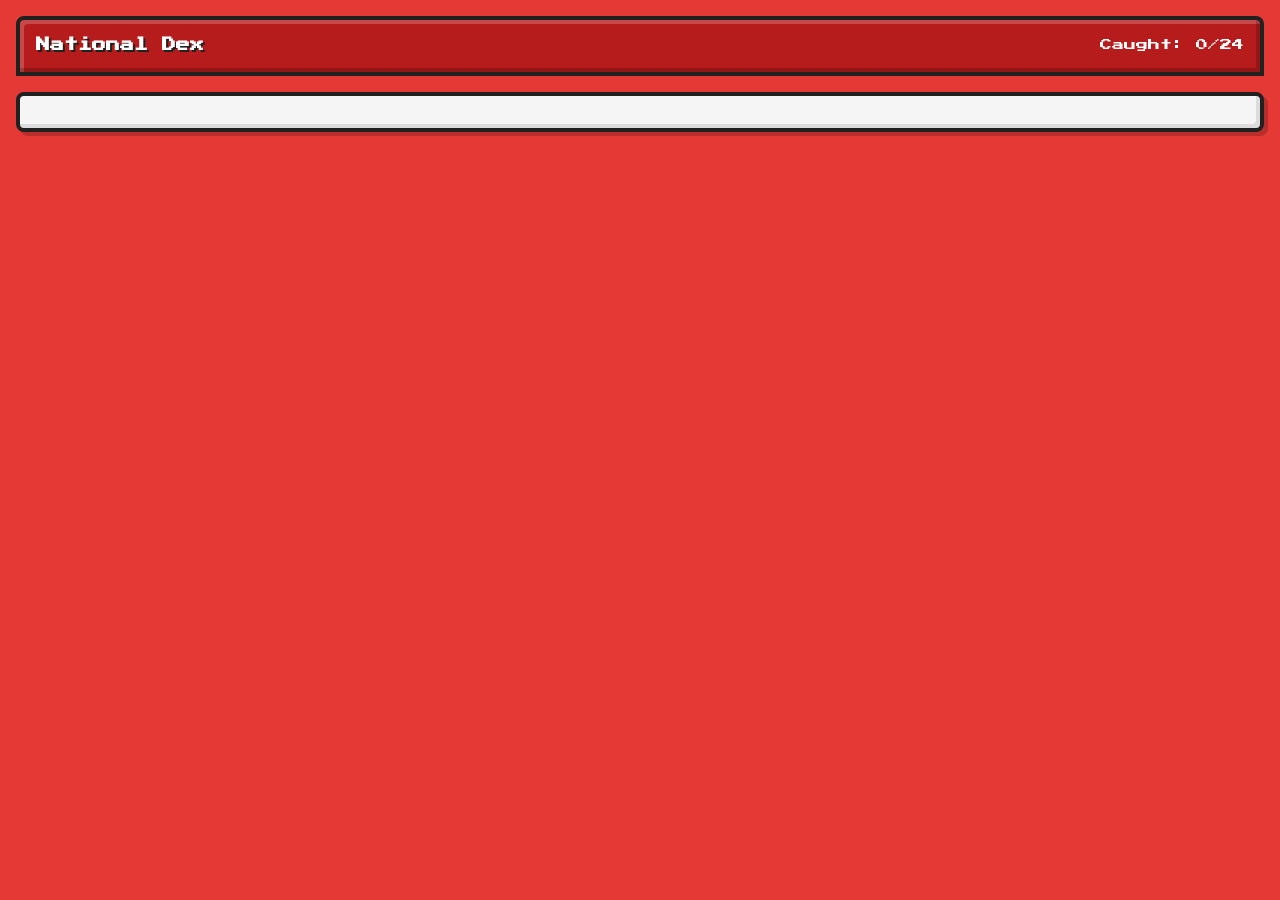
==== web/index.html @ 263712da "Implement Bird Pokédex features - Create Python script to parse eBird CSV data and output JSON. - Cr" ====
<!DOCTYPE html>
<html lang="en">
<head>
    <meta charset="UTF-8">
    <meta name="viewport" content="width=device-width, initial-scale=1.0, maximum-scale=1.0, user-scalable=no">
    <title>Bird Pokédex</title>

    <!-- PWA meta tags -->
    <meta name="apple-mobile-web-app-capable" content="yes">
    <meta name="apple-mobile-web-app-status-bar-style" content="black-translucent">
    <link rel="manifest" href="manifest.json">
    <link rel="apple-touch-icon" href="/assets/icons/icon_northern_cardinal.png">

    <!-- Fonts -->
    <link rel="preconnect" href="https://fonts.googleapis.com">
    <link rel="preconnect" href="https://fonts.gstatic.com" crossorigin>
    <link href="https://fonts.googleapis.com/css2?family=Press+Start+2P&display=swap" rel="stylesheet">

    <!-- CSS -->
    <link rel="stylesheet" href="style.css">
</head>
<body>
    <header class="dex-header">
        <h1>National Dex</h1>
        <div class="counter">Caught: <span id="caught-counter">0</span>/24</div>
    </header>

    <main id="pokedex-grid" class="grid-container">
        <!-- Bird cards will be injected here by app.js -->
    </main>

    <!-- JS -->
    <script src="app.js"></script>
    <script>
        if ('serviceWorker' in navigator) {
            window.addEventListener('load', () => {
                navigator.serviceWorker.register('sw.js').then(registration => {
                    console.log('ServiceWorker registration successful with scope: ', registration.scope);
                }, err => {
                    console.log('ServiceWorker registration failed: ', err);
                });
            });
        }
    </script>
</body>
</html>
---- web/style.css ----
:root {
    --dex-red: #e53935;
    --dex-red-dark: #b71c1c;
    --dex-screen-bg: #f5f5f5;
    --dex-border: #212121;
    --dex-text: #212121;
}

* {
    box-sizing: border-box;
    margin: 0;
    padding: 0;
}

body {
    font-family: 'Press Start 2P', cursive;
    background-color: var(--dex-red);
    color: var(--dex-text);
    padding: 16px;
    font-size: 10px;
    line-height: 1.4;
}

.dex-header {
    background-color: var(--dex-red-dark);
    color: white;
    padding: 16px;
    border: 4px solid var(--dex-border);
    border-radius: 8px 8px 0 0;
    margin-bottom: 16px;
    display: flex;
    justify-content: space-between;
    align-items: center;
    box-shadow: inset -4px -4px 0px rgba(0,0,0,0.2), inset 4px 4px 0px rgba(255,255,255,0.2);
}

.dex-header h1 {
    font-size: 14px;
    text-shadow: 2px 2px 0px var(--dex-border);
}

.counter {
    font-size: 12px;
}

.grid-container {
    display: grid;
    grid-template-columns: repeat(auto-fit, minmax(140px, 1fr));
    gap: 16px;
    padding: 16px;
    background-color: var(--dex-screen-bg);
    border: 4px solid var(--dex-border);
    border-radius: 8px;
    box-shadow: inset -4px -4px 0px rgba(0,0,0,0.1), 4px 4px 0px rgba(0,0,0,0.2);
}

.bird-card {
    background-color: #e0e0e0;
    border: 4px solid var(--dex-border);
    border-radius: 4px;
    display: flex;
    flex-direction: column;
    align-items: center;
    padding: 8px;
    box-shadow: inset -2px -2px 0px rgba(0,0,0,0.2), inset 2px 2px 0px rgba(255,255,255,0.8);
    aspect-ratio: 3 / 4;
    overflow: hidden;
}

.sprite-container {
    width: 100%;
    aspect-ratio: 1;
    background-color: #bdbdbd;
    border: 2px solid var(--dex-border);
    margin-bottom: 8px;
    display: flex;
    justify-content: center;
    align-items: center;
    box-shadow: inset -2px -2px 0px rgba(0,0,0,0.2);
}

.bird-icon {
    width: 64px;
    height: 64px;
    image-rendering: pixelated;
    object-fit: contain;
    mix-blend-mode: multiply;
}

.bird-info {
    width: 100%;
    display: flex;
    flex-direction: column;
    align-items: flex-start;
    gap: 4px;
}

.bird-id {
    font-size: 8px;
    color: #616161;
}

.bird-name {
    font-size: 8px;
    font-weight: bold;
    text-align: left;
    height: 20px;
    overflow: hidden;
    display: -webkit-box;
    -webkit-line-clamp: 2;
    -webkit-box-orient: vertical;
}

.bird-date {
    font-size: 7px;
    color: #424242;
    margin-top: auto;
}

.silhouette {
    filter: brightness(0);
}
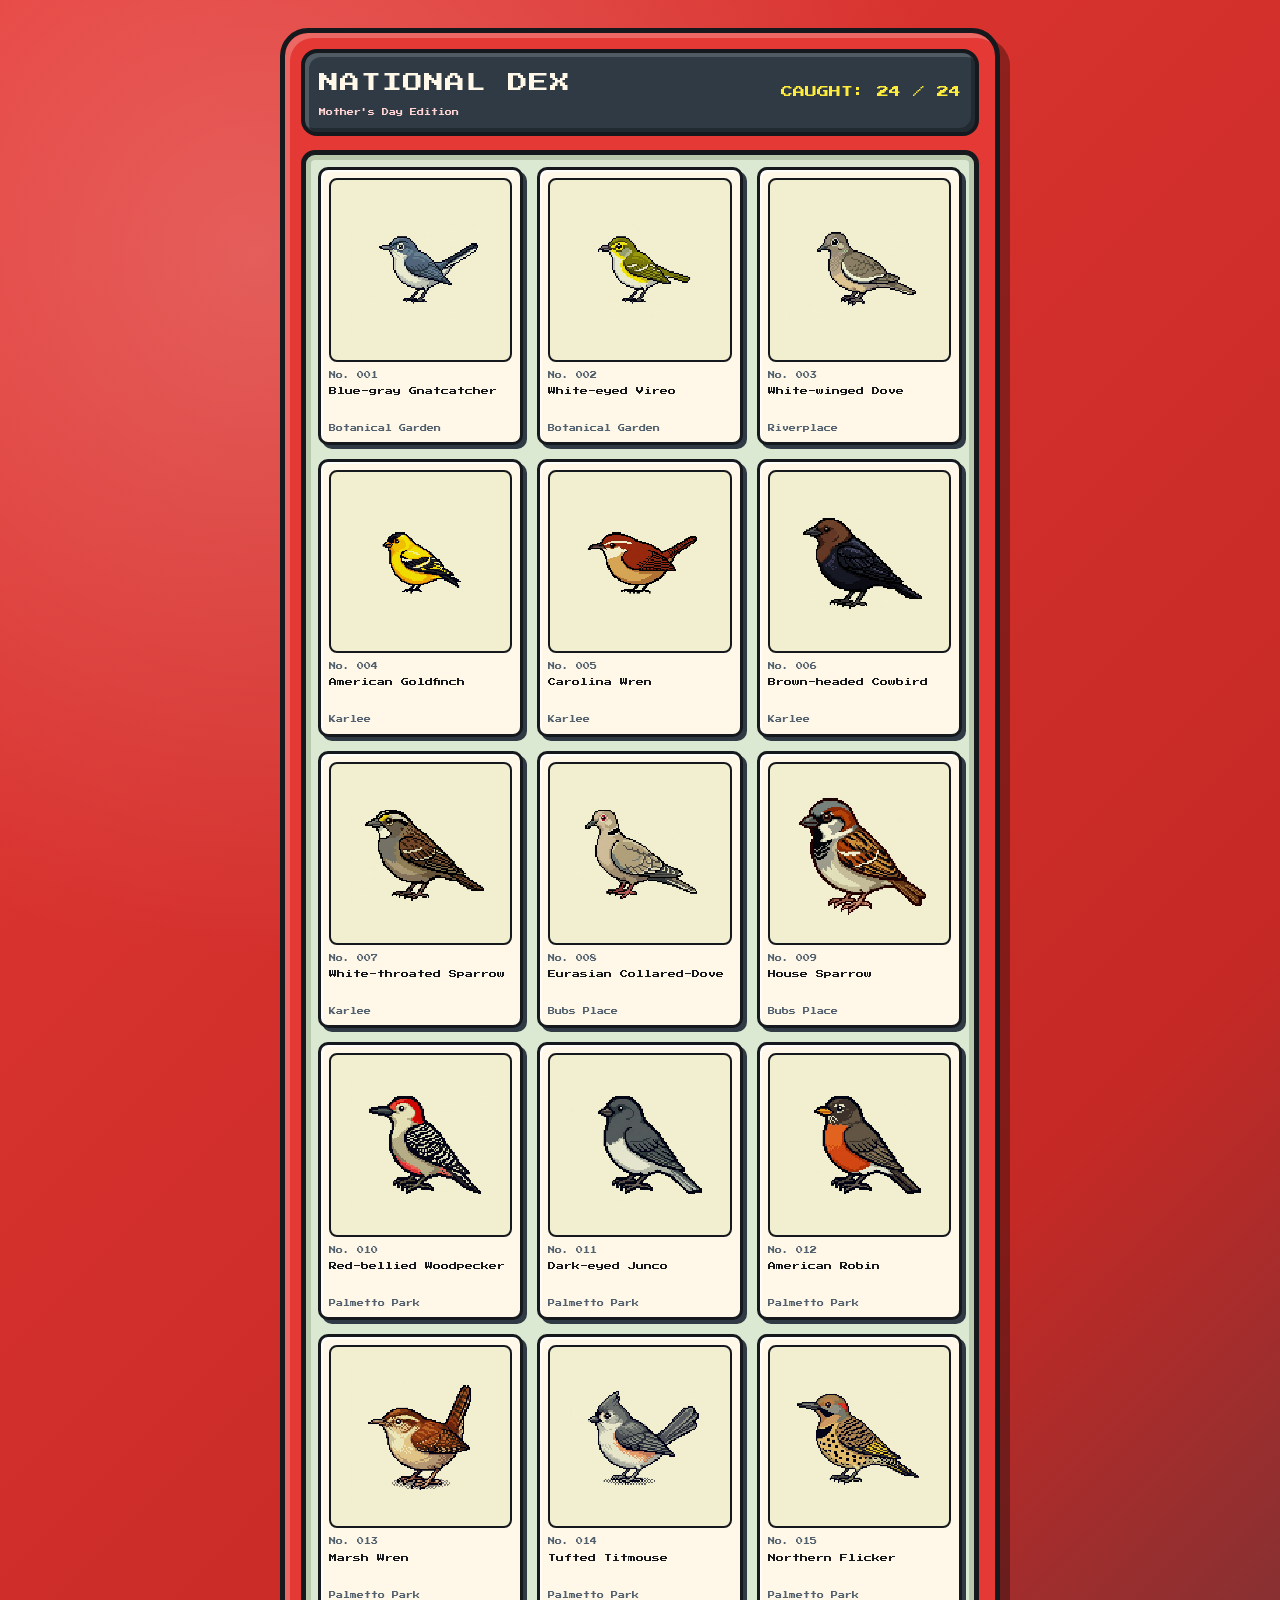
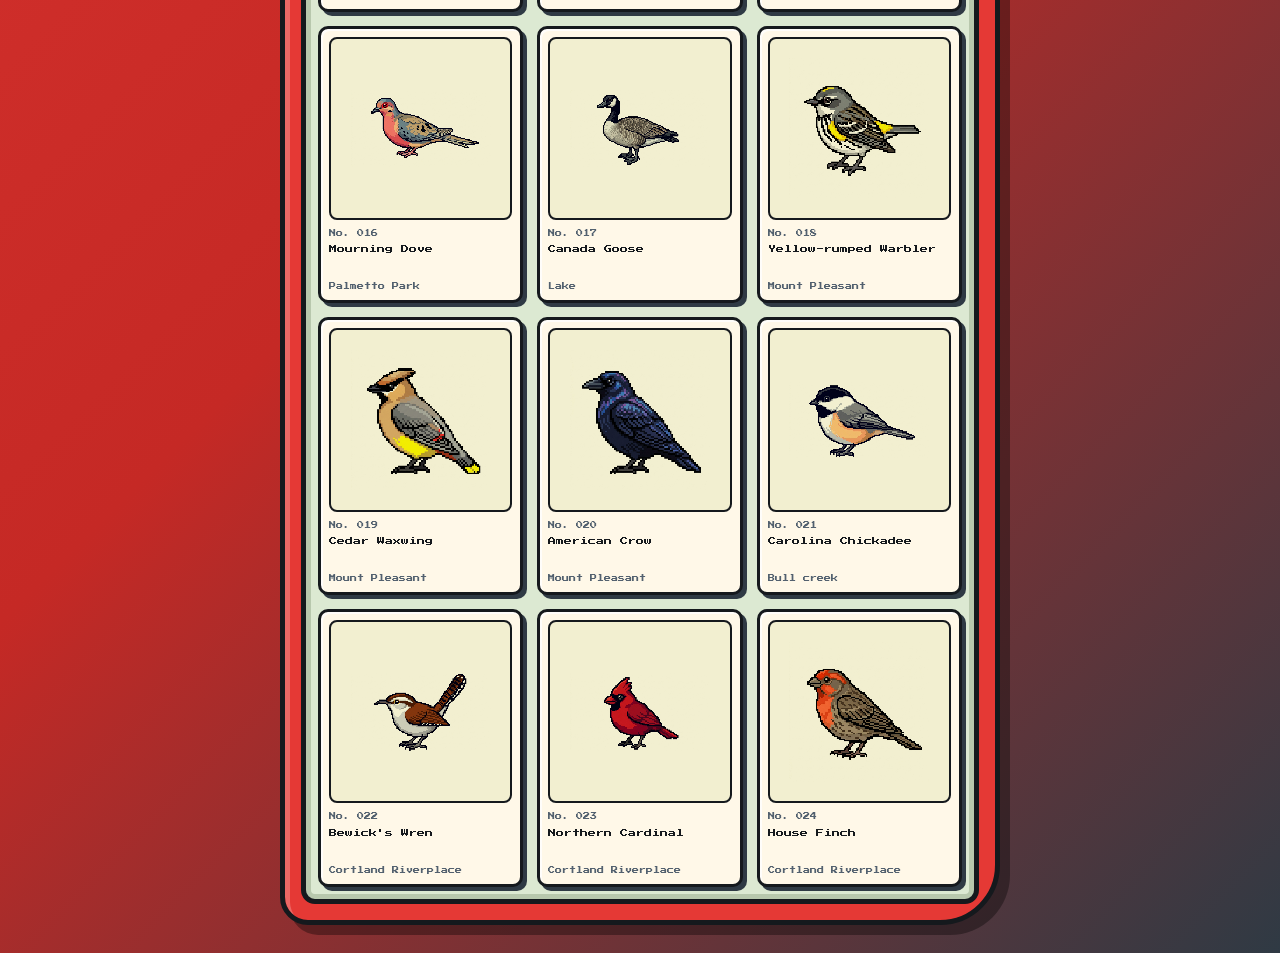
==== commit c516f6e1: "Make Bird Pokedex installable" ====
--- a/web/index.html
+++ b/web/index.html
@@ -2,45 +2,73 @@
 <html lang="en">
 <head>
     <meta charset="UTF-8">
-    <meta name="viewport" content="width=device-width, initial-scale=1.0, maximum-scale=1.0, user-scalable=no">
+    <meta name="viewport" content="width=device-width, initial-scale=1.0, viewport-fit=cover">
+    <meta name="theme-color" content="#e53935">
+    <meta name="apple-mobile-web-app-capable" content="yes">
+    <meta name="apple-mobile-web-app-title" content="Bird Pokédex">
+    <meta name="apple-mobile-web-app-status-bar-style" content="black-translucent">
+    <meta name="description" content="A Mother's Day Bird Pokédex of 24 real-life sightings.">
     <title>Bird Pokédex</title>
-
-    <!-- PWA meta tags -->
-    <meta name="apple-mobile-web-app-capable" content="yes">
-    <meta name="apple-mobile-web-app-status-bar-style" content="black-translucent">
     <link rel="manifest" href="manifest.json">
-    <link rel="apple-touch-icon" href="/assets/icons/icon_northern_cardinal.png">
-
-    <!-- Fonts -->
+    <link rel="apple-touch-icon" href="assets/icons/icon_northern_cardinal.png">
     <link rel="preconnect" href="https://fonts.googleapis.com">
     <link rel="preconnect" href="https://fonts.gstatic.com" crossorigin>
     <link href="https://fonts.googleapis.com/css2?family=Press+Start+2P&display=swap" rel="stylesheet">
-
-    <!-- CSS -->
     <link rel="stylesheet" href="style.css">
 </head>
 <body>
-    <header class="dex-header">
-        <h1>National Dex</h1>
-        <div class="counter">Caught: <span id="caught-counter">0</span>/24</div>
-    </header>
+    <div class="gba-shell">
+        <header class="dex-header">
+            <div>
+                <p class="eyebrow">NATIONAL DEX</p>
+                <p class="dedication">Mother's Day Edition</p>
+            </div>
+            <p class="counter">CAUGHT: <span id="caught-counter">0</span> / <span id="total-counter">24</span></p>
+        </header>
 
-    <main id="pokedex-grid" class="grid-container">
-        <!-- Bird cards will be injected here by app.js -->
-    </main>
+        <main class="screen" aria-label="Bird Pokédex">
+            <p id="loading-message" class="system-message">Loading sightings...</p>
+            <div id="pokedex-grid" class="pokedex-grid" aria-live="polite"></div>
+        </main>
+    </div>
 
-    <!-- JS -->
+    <div id="detail-modal" class="modal-overlay" hidden>
+        <section class="modal-console" role="dialog" aria-modal="true" aria-labelledby="modal-name">
+            <button id="modal-close" class="close-button" type="button">Close</button>
+            <div class="modal-screen">
+                <img id="modal-image" class="modal-image" src="" alt="">
+                <div class="modal-copy">
+                    <p id="modal-id" class="bird-number"></p>
+                    <h1 id="modal-name"></h1>
+                    <p id="modal-bio" class="bio"></p>
+                    <dl class="stats-list">
+                        <div>
+                            <dt>Scientific</dt>
+                            <dd id="modal-scientific"></dd>
+                        </div>
+                        <div>
+                            <dt>Date</dt>
+                            <dd id="modal-date"></dd>
+                        </div>
+                        <div>
+                            <dt>Location</dt>
+                            <dd id="modal-location"></dd>
+                        </div>
+                    </dl>
+                </div>
+            </div>
+        </section>
+    </div>
+
     <script src="app.js"></script>
     <script>
-        if ('serviceWorker' in navigator) {
-            window.addEventListener('load', () => {
-                navigator.serviceWorker.register('sw.js').then(registration => {
-                    console.log('ServiceWorker registration successful with scope: ', registration.scope);
-                }, err => {
-                    console.log('ServiceWorker registration failed: ', err);
+        if ("serviceWorker" in navigator) {
+            window.addEventListener("load", () => {
+                navigator.serviceWorker.register("sw.js").catch((error) => {
+                    console.error("Service worker registration failed:", error);
                 });
             });
         }
     </script>
 </body>
-</html>+</html>
--- a/web/style.css
+++ b/web/style.css
@@ -1,122 +1,283 @@
 :root {
     --dex-red: #e53935;
-    --dex-red-dark: #b71c1c;
-    --dex-screen-bg: #f5f5f5;
-    --dex-border: #212121;
-    --dex-text: #212121;
+    --dex-red-dark: #9f1f1d;
+    --slate: #2f3a44;
+    --slate-light: #53616f;
+    --off-white: #fff8e8;
+    --screen: #dce9d2;
+    --ink: #15191d;
+    --shadow: rgba(0, 0, 0, 0.35);
 }
 
 * {
     box-sizing: border-box;
-    margin: 0;
-    padding: 0;
+}
+
+html {
+    min-height: 100%;
+    background: var(--slate);
 }
 
 body {
-    font-family: 'Press Start 2P', cursive;
-    background-color: var(--dex-red);
-    color: var(--dex-text);
+    min-height: 100vh;
+    margin: 0;
+    padding: 18px;
+    color: var(--ink);
+    font-family: "Press Start 2P", system-ui, sans-serif;
+    background:
+        radial-gradient(circle at 20% 10%, rgba(255, 255, 255, 0.2), transparent 28%),
+        linear-gradient(135deg, var(--dex-red), #c52925 58%, var(--slate));
+    font-size: 10px;
+    line-height: 1.6;
+}
+
+button {
+    font: inherit;
+}
+
+img {
+    max-width: 100%;
+    mix-blend-mode: multiply;
+    image-rendering: pixelated;
+}
+
+.gba-shell {
+    width: min(720px, 100%);
+    margin: 0 auto;
     padding: 16px;
-    font-size: 10px;
-    line-height: 1.4;
+    border: 5px solid var(--ink);
+    border-radius: 28px 28px 60px 28px;
+    background: var(--dex-red);
+    box-shadow: 10px 10px 0 var(--shadow), inset 5px 5px 0 rgba(255, 255, 255, 0.24);
 }
 
 .dex-header {
-    background-color: var(--dex-red-dark);
-    color: white;
-    padding: 16px;
-    border: 4px solid var(--dex-border);
-    border-radius: 8px 8px 0 0;
-    margin-bottom: 16px;
     display: flex;
+    align-items: center;
     justify-content: space-between;
-    align-items: center;
-    box-shadow: inset -4px -4px 0px rgba(0,0,0,0.2), inset 4px 4px 0px rgba(255,255,255,0.2);
-}
-
-.dex-header h1 {
-    font-size: 14px;
-    text-shadow: 2px 2px 0px var(--dex-border);
+    gap: 12px;
+    padding: 14px;
+    margin-bottom: 14px;
+    color: var(--off-white);
+    border: 4px solid var(--ink);
+    border-radius: 16px;
+    background: var(--slate);
+    box-shadow: inset -4px -4px 0 rgba(0, 0, 0, 0.28), inset 4px 4px 0 rgba(255, 255, 255, 0.16);
+}
+
+.eyebrow,
+.counter,
+.dedication {
+    margin: 0;
+}
+
+.eyebrow {
+    font-size: clamp(12px, 4vw, 20px);
+    letter-spacing: 1px;
 }
 
 .counter {
-    font-size: 12px;
-}
-
-.grid-container {
-    display: grid;
-    grid-template-columns: repeat(auto-fit, minmax(140px, 1fr));
-    gap: 16px;
-    padding: 16px;
-    background-color: var(--dex-screen-bg);
-    border: 4px solid var(--dex-border);
+    color: #ffeb3b;
+    font-size: clamp(8px, 2.6vw, 12px);
+    white-space: nowrap;
+}
+
+.dedication {
+    margin-top: 8px;
+    color: #ffd4d2;
+    font-size: 7px;
+}
+
+.screen {
+    padding: 12px;
+    border: 5px solid var(--ink);
+    border-radius: 14px;
+    background: var(--screen);
+    box-shadow: inset 0 0 0 5px #b8c8ad;
+}
+
+.pokedex-grid {
+    display: grid;
+    grid-template-columns: repeat(3, minmax(0, 1fr));
+    gap: 10px;
+}
+
+.system-message {
+    margin: 0;
+    padding: 18px;
+    border: 3px solid var(--ink);
+    border-radius: 10px;
+    background: var(--off-white);
+    text-align: center;
+}
+
+.system-message[hidden] {
+    display: none;
+}
+
+.bird-card {
+    min-width: 0;
+    padding: 8px;
+    border: 3px solid var(--ink);
+    border-radius: 10px;
+    color: var(--ink);
+    background: var(--off-white);
+    box-shadow: 4px 4px 0 var(--slate), inset 2px 2px 0 rgba(255, 255, 255, 0.8);
+    cursor: pointer;
+    text-align: left;
+    transition: transform 120ms ease, box-shadow 120ms ease;
+}
+
+.bird-card:hover,
+.bird-card:focus-visible {
+    transform: translate(-1px, -1px);
+    box-shadow: 5px 5px 0 var(--slate), inset 2px 2px 0 rgba(255, 255, 255, 0.8);
+    outline: none;
+}
+
+.bird-card:active {
+    transform: translate(2px, 2px);
+    box-shadow: 2px 2px 0 var(--slate);
+}
+
+.sprite-frame {
+    display: grid;
+    place-items: center;
+    aspect-ratio: 1;
+    margin-bottom: 8px;
+    border: 2px solid var(--ink);
     border-radius: 8px;
-    box-shadow: inset -4px -4px 0px rgba(0,0,0,0.1), 4px 4px 0px rgba(0,0,0,0.2);
-}
-
-.bird-card {
-    background-color: #e0e0e0;
-    border: 4px solid var(--dex-border);
-    border-radius: 4px;
-    display: flex;
-    flex-direction: column;
-    align-items: center;
-    padding: 8px;
-    box-shadow: inset -2px -2px 0px rgba(0,0,0,0.2), inset 2px 2px 0px rgba(255,255,255,0.8);
-    aspect-ratio: 3 / 4;
-    overflow: hidden;
-}
-
-.sprite-container {
-    width: 100%;
-    aspect-ratio: 1;
-    background-color: #bdbdbd;
-    border: 2px solid var(--dex-border);
-    margin-bottom: 8px;
-    display: flex;
-    justify-content: center;
-    align-items: center;
-    box-shadow: inset -2px -2px 0px rgba(0,0,0,0.2);
+    background: #f2efd0;
 }
 
 .bird-icon {
-    width: 64px;
-    height: 64px;
-    image-rendering: pixelated;
+    width: 78%;
+    height: 78%;
     object-fit: contain;
-    mix-blend-mode: multiply;
-}
-
-.bird-info {
-    width: 100%;
-    display: flex;
-    flex-direction: column;
-    align-items: flex-start;
-    gap: 4px;
-}
-
-.bird-id {
-    font-size: 8px;
-    color: #616161;
-}
-
-.bird-name {
-    font-size: 8px;
-    font-weight: bold;
-    text-align: left;
-    height: 20px;
-    overflow: hidden;
-    display: -webkit-box;
-    -webkit-line-clamp: 2;
-    -webkit-box-orient: vertical;
-}
-
-.bird-date {
-    font-size: 7px;
-    color: #424242;
-    margin-top: auto;
 }
 
 .silhouette {
     filter: brightness(0);
-}+}
+
+.bird-number,
+.bird-location {
+    margin: 0;
+    color: var(--slate-light);
+    font-size: 7px;
+}
+
+.bird-name {
+    min-height: 34px;
+    margin: 4px 0;
+    font-size: 8px;
+}
+
+.modal-overlay {
+    position: fixed;
+    inset: 0;
+    z-index: 10;
+    display: grid;
+    place-items: center;
+    padding: 16px;
+    background: rgba(21, 25, 29, 0.76);
+}
+
+.modal-overlay[hidden] {
+    display: none;
+}
+
+.modal-console {
+    width: min(620px, 100%);
+    padding: 14px;
+    border: 5px solid var(--ink);
+    border-radius: 22px;
+    background: var(--dex-red);
+    box-shadow: 9px 9px 0 var(--shadow), inset 4px 4px 0 rgba(255, 255, 255, 0.2);
+}
+
+.close-button {
+    display: block;
+    margin: 0 0 12px auto;
+    padding: 10px 12px;
+    border: 3px solid var(--ink);
+    border-radius: 8px;
+    color: var(--off-white);
+    background: var(--slate);
+    box-shadow: 3px 3px 0 var(--ink);
+    cursor: pointer;
+}
+
+.close-button:focus-visible {
+    outline: 3px solid #ffeb3b;
+    outline-offset: 3px;
+}
+
+.modal-screen {
+    display: grid;
+    gap: 14px;
+    padding: 14px;
+    border: 5px solid var(--ink);
+    border-radius: 14px;
+    background: var(--screen);
+    box-shadow: inset 0 0 0 5px #b8c8ad;
+}
+
+.modal-image {
+    width: 100%;
+    max-height: 280px;
+    object-fit: contain;
+    border: 3px solid var(--ink);
+    border-radius: 10px;
+    background: var(--off-white);
+}
+
+.modal-copy h1 {
+    margin: 4px 0 12px;
+    font-size: clamp(14px, 5vw, 22px);
+    line-height: 1.35;
+}
+
+.bio {
+    margin: 0 0 14px;
+    padding: 10px;
+    border: 3px solid var(--ink);
+    border-radius: 8px;
+    background: var(--off-white);
+}
+
+.stats-list {
+    display: grid;
+    gap: 8px;
+    margin: 0;
+}
+
+.stats-list div {
+    padding: 8px;
+    border: 2px solid var(--ink);
+    background: rgba(255, 248, 232, 0.72);
+}
+
+.stats-list dt {
+    margin-bottom: 4px;
+    color: var(--dex-red-dark);
+}
+
+.stats-list dd {
+    margin: 0;
+}
+
+@media (min-width: 620px) {
+    body {
+        padding: 28px;
+    }
+
+    .pokedex-grid {
+        gap: 14px;
+    }
+
+    .modal-screen {
+        grid-template-columns: 240px 1fr;
+        align-items: start;
+    }
+}
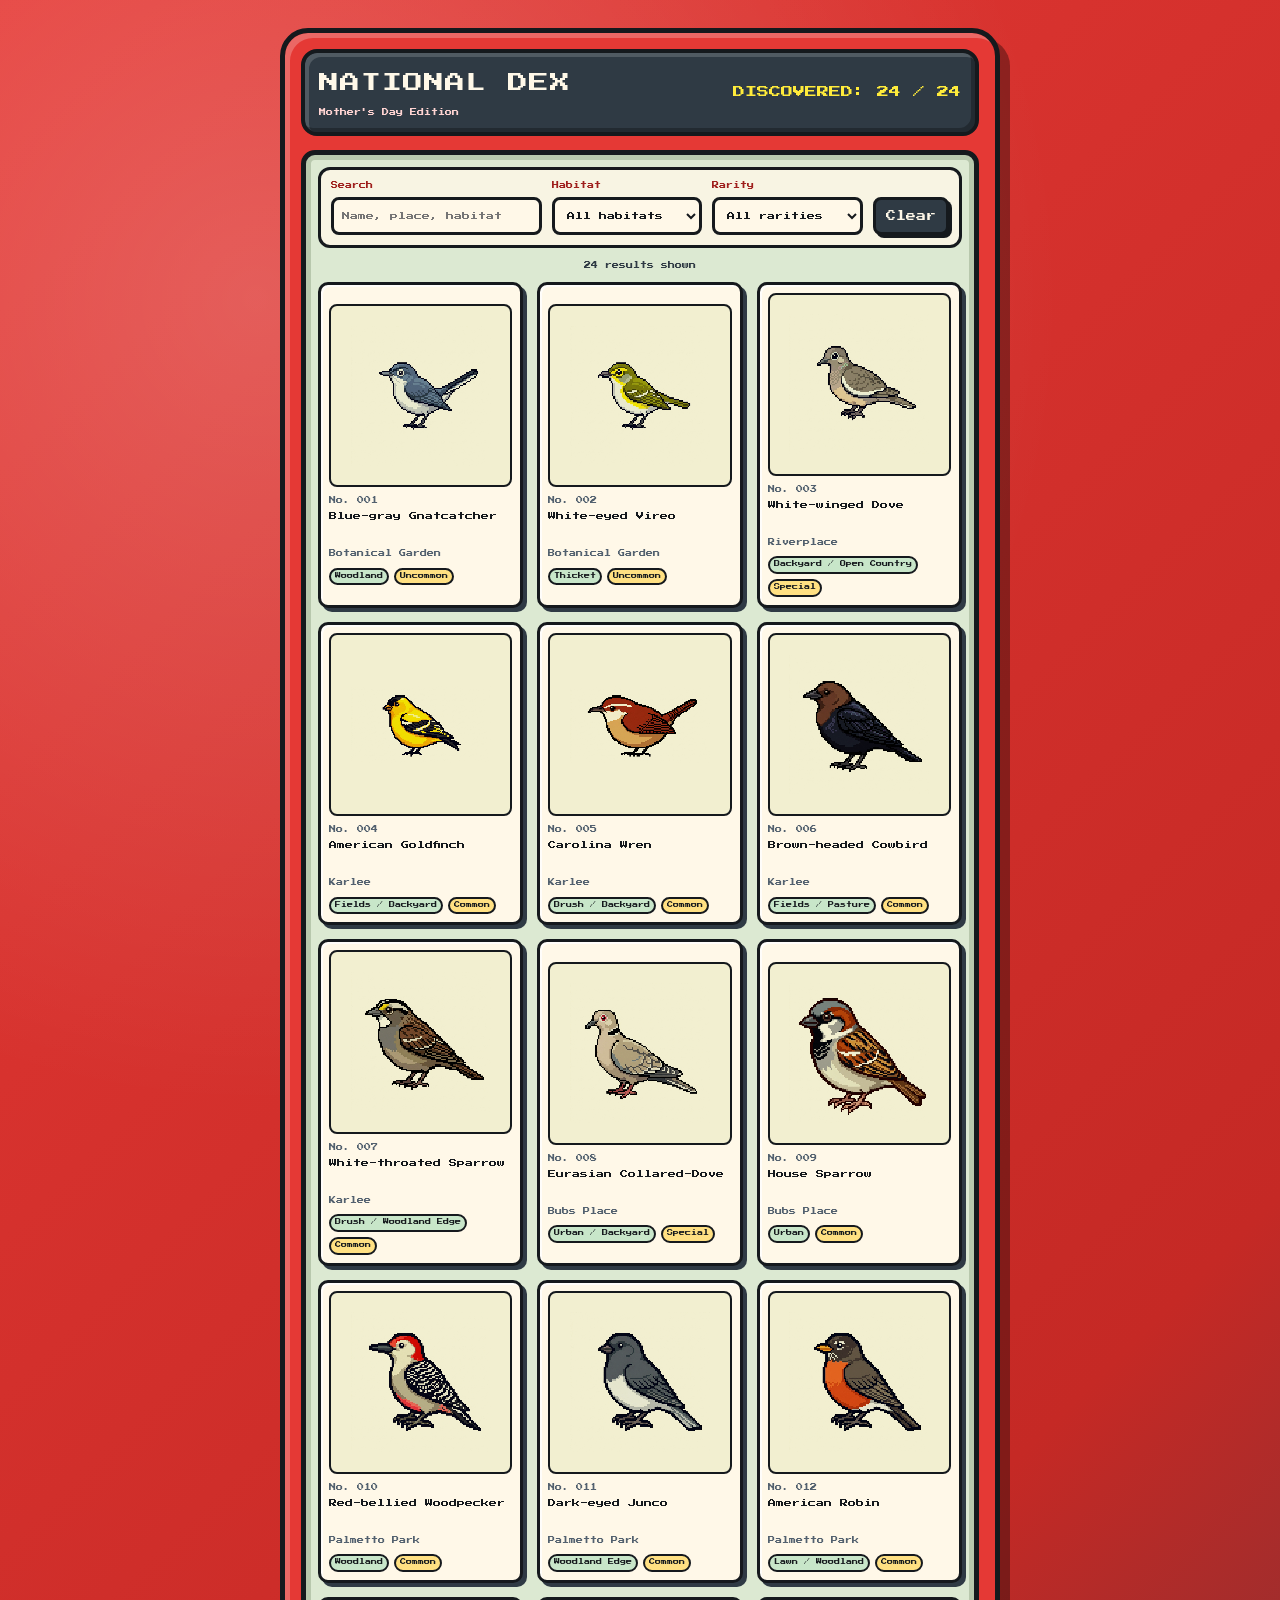
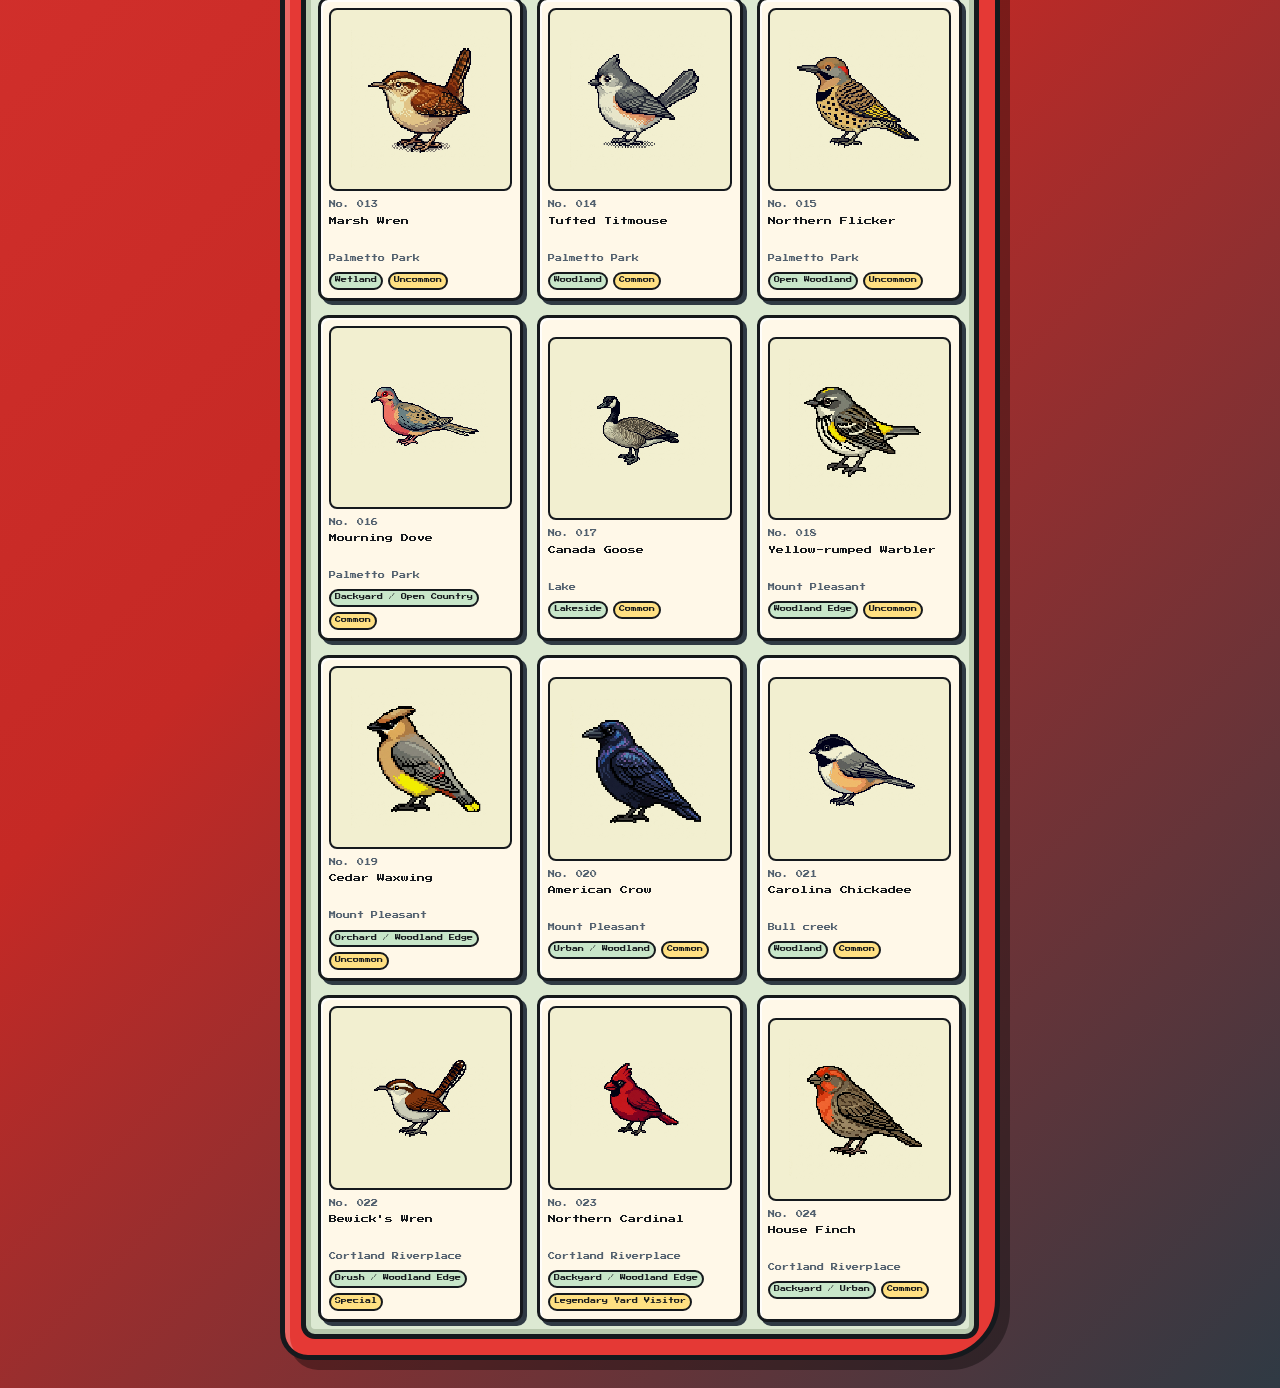
==== commit 772d0ee4: "Add Bird Pokedex filters" ====
--- a/web/index.html
+++ b/web/index.html
@@ -23,10 +23,30 @@
                 <p class="eyebrow">NATIONAL DEX</p>
                 <p class="dedication">Mother's Day Edition</p>
             </div>
-            <p class="counter">CAUGHT: <span id="caught-counter">0</span> / <span id="total-counter">24</span></p>
+            <p class="counter">DISCOVERED: <span id="caught-counter">0</span> / <span id="total-counter">24</span></p>
         </header>
 
         <main class="screen" aria-label="Bird Pokédex">
+            <form class="dex-controls" role="search">
+                <label class="control-field" for="search-input">
+                    <span>Search</span>
+                    <input id="search-input" type="search" autocomplete="off" placeholder="Name, place, habitat">
+                </label>
+                <label class="control-field" for="habitat-filter">
+                    <span>Habitat</span>
+                    <select id="habitat-filter">
+                        <option value="">All habitats</option>
+                    </select>
+                </label>
+                <label class="control-field" for="rarity-filter">
+                    <span>Rarity</span>
+                    <select id="rarity-filter">
+                        <option value="">All rarities</option>
+                    </select>
+                </label>
+                <button id="clear-filters" class="clear-button" type="button">Clear</button>
+            </form>
+            <p id="result-message" class="result-message" hidden></p>
             <p id="loading-message" class="system-message">Loading sightings...</p>
             <div id="pokedex-grid" class="pokedex-grid" aria-live="polite"></div>
         </main>
@@ -54,6 +74,14 @@
                             <dt>Location</dt>
                             <dd id="modal-location"></dd>
                         </div>
+                        <div>
+                            <dt>Habitat</dt>
+                            <dd id="modal-habitat"></dd>
+                        </div>
+                        <div>
+                            <dt>Rarity</dt>
+                            <dd id="modal-rarity"></dd>
+                        </div>
                     </dl>
                 </div>
             </div>
--- a/web/style.css
+++ b/web/style.css
@@ -32,6 +32,11 @@
 }
 
 button {
+    font: inherit;
+}
+
+input,
+select {
     font: inherit;
 }
 
@@ -96,10 +101,70 @@
     box-shadow: inset 0 0 0 5px #b8c8ad;
 }
 
+.dex-controls {
+    display: grid;
+    gap: 10px;
+    margin-bottom: 12px;
+    padding: 10px;
+    border: 3px solid var(--ink);
+    border-radius: 12px;
+    background: rgba(255, 248, 232, 0.8);
+}
+
+.control-field {
+    display: grid;
+    gap: 6px;
+}
+
+.control-field span {
+    color: var(--dex-red-dark);
+    font-size: 7px;
+}
+
+.control-field input,
+.control-field select {
+    width: 100%;
+    min-height: 38px;
+    padding: 8px;
+    border: 3px solid var(--ink);
+    border-radius: 8px;
+    color: var(--ink);
+    background: var(--off-white);
+    font-size: 8px;
+}
+
+.control-field input:focus,
+.control-field select:focus {
+    outline: 3px solid #ffeb3b;
+    outline-offset: 2px;
+}
+
+.clear-button {
+    min-height: 38px;
+    padding: 8px 10px;
+    border: 3px solid var(--ink);
+    border-radius: 8px;
+    color: var(--off-white);
+    background: var(--slate);
+    box-shadow: 3px 3px 0 var(--ink);
+    cursor: pointer;
+}
+
+.result-message {
+    margin: 0 0 10px;
+    color: var(--slate);
+    font-size: 7px;
+    text-align: center;
+}
+
 .pokedex-grid {
     display: grid;
     grid-template-columns: repeat(3, minmax(0, 1fr));
     gap: 10px;
+}
+
+.pokedex-grid .empty-message {
+    grid-column: 1 / -1;
 }
 
 .system-message {
@@ -171,6 +236,31 @@
     min-height: 34px;
     margin: 4px 0;
     font-size: 8px;
+}
+
+.badge-row {
+    display: flex;
+    flex-wrap: wrap;
+    gap: 5px;
+    margin-top: 8px;
+}
+
+.badge {
+    display: inline-block;
+    padding: 3px 4px;
+    border: 2px solid var(--ink);
+    border-radius: 999px;
+    color: var(--ink);
+    font-size: 6px;
+    line-height: 1.3;
+}
+
+.habitat-badge {
+    background: #c8e6c9;
+}
+
+.rarity-badge {
+    background: #ffe082;
 }
 
 .modal-overlay {
@@ -276,6 +366,11 @@
         gap: 14px;
     }
 
+    .dex-controls {
+        grid-template-columns: 1.4fr 1fr 1fr auto;
+        align-items: end;
+    }
+
     .modal-screen {
         grid-template-columns: 240px 1fr;
         align-items: start;
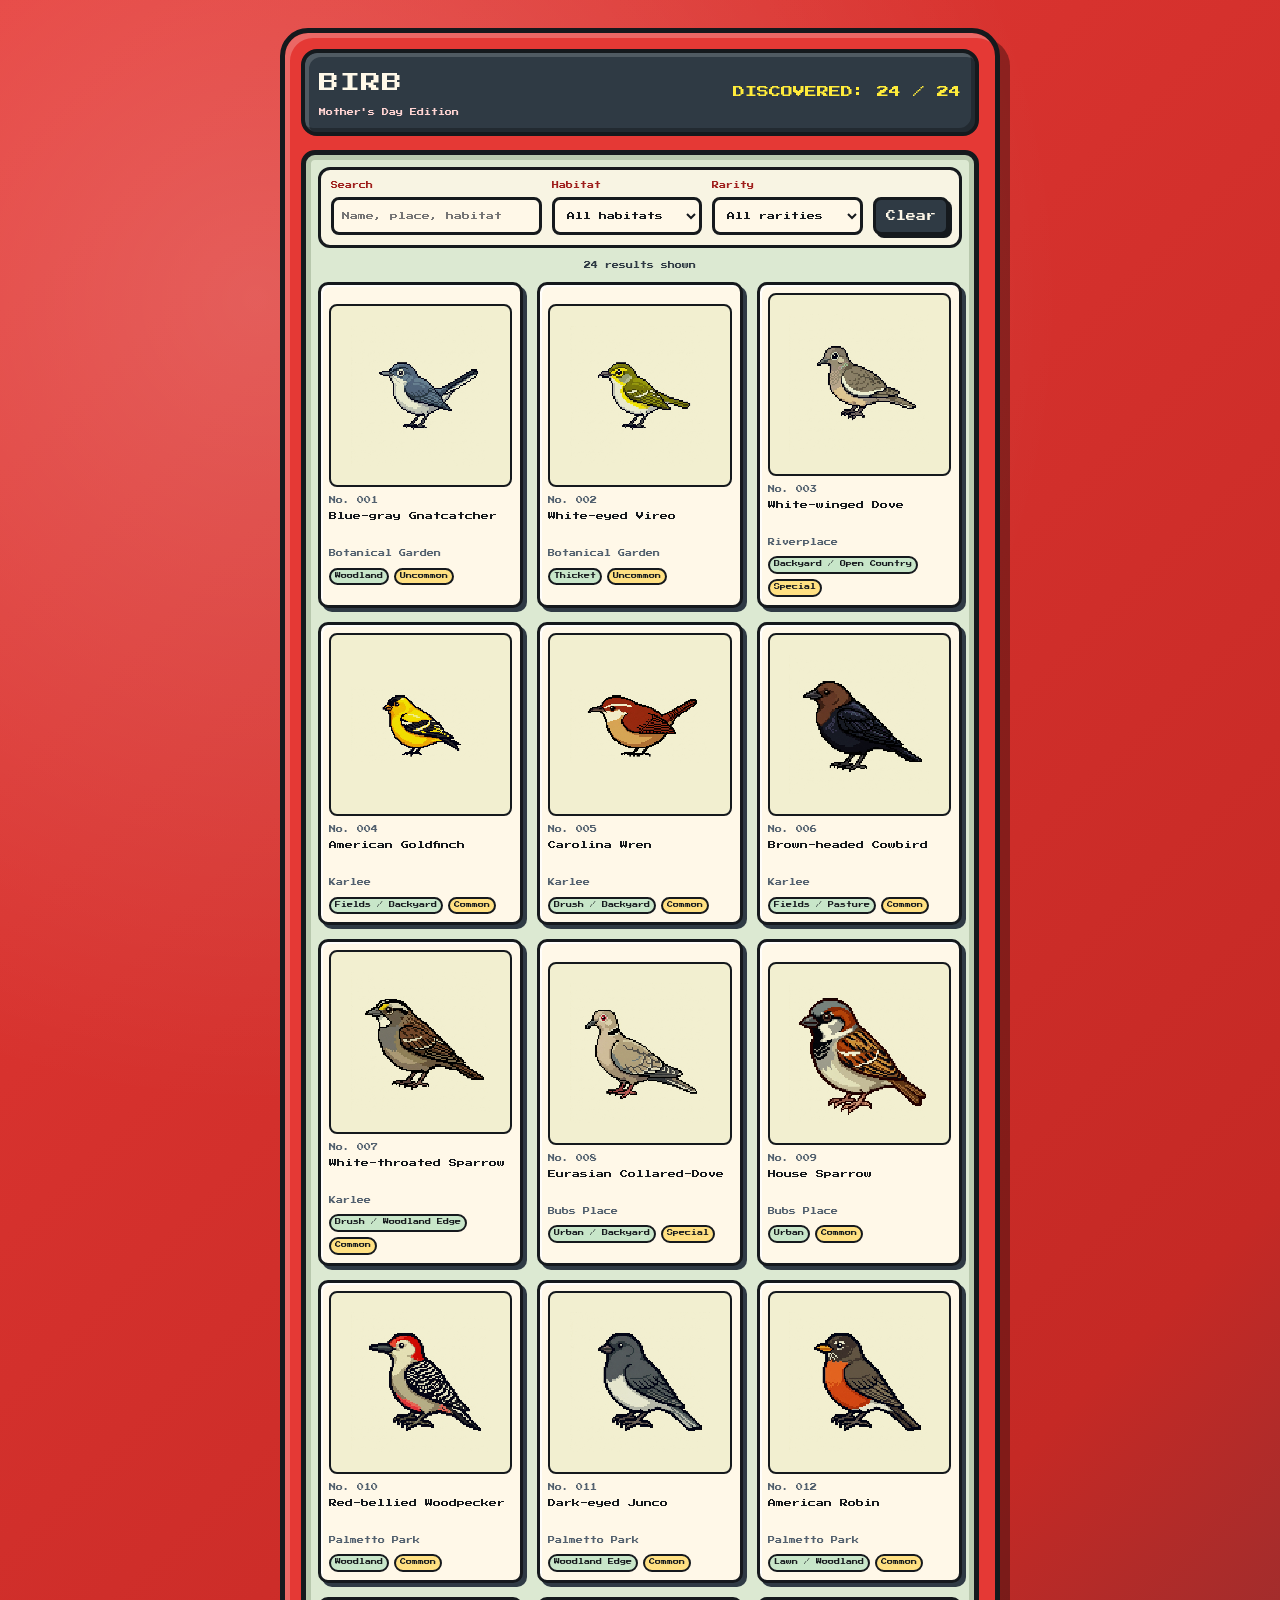
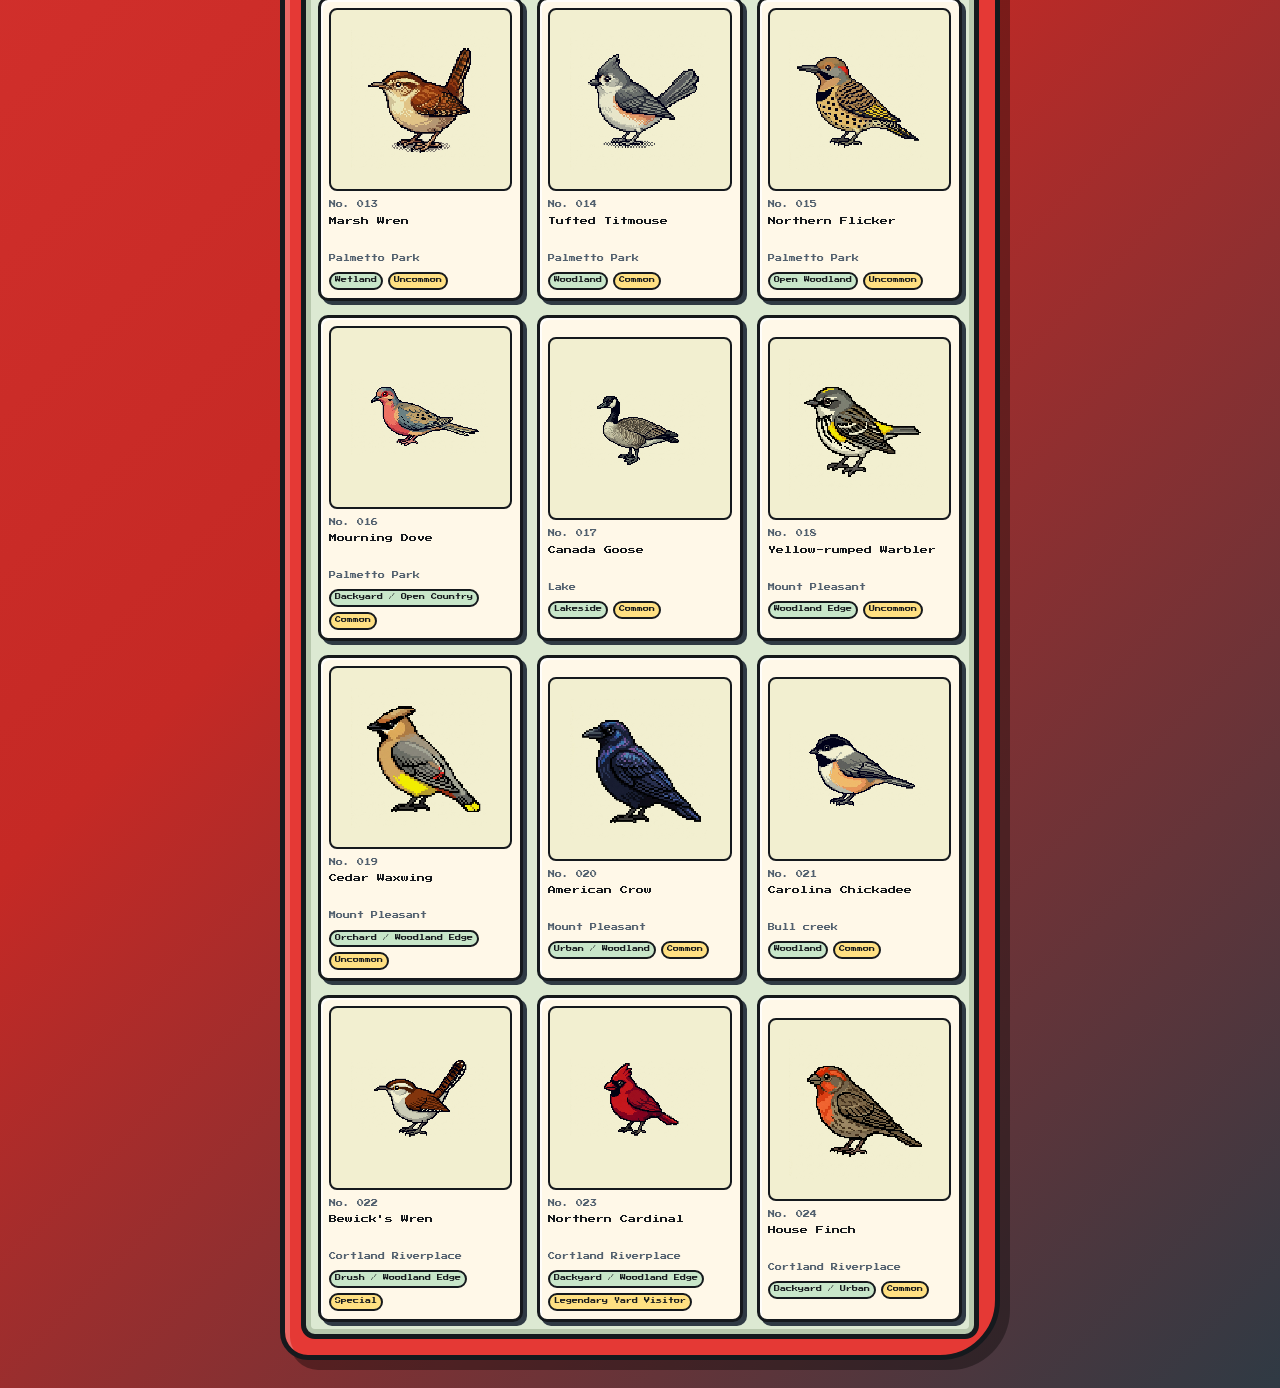
==== commit 454b9c60: "Update Birb header label" ====
--- a/web/index.html
+++ b/web/index.html
@@ -20,7 +20,7 @@
     <div class="gba-shell">
         <header class="dex-header">
             <div>
-                <p class="eyebrow">NATIONAL DEX</p>
+                <p class="eyebrow">BIRB</p>
                 <p class="dedication">Mother's Day Edition</p>
             </div>
             <p class="counter">DISCOVERED: <span id="caught-counter">0</span> / <span id="total-counter">24</span></p>
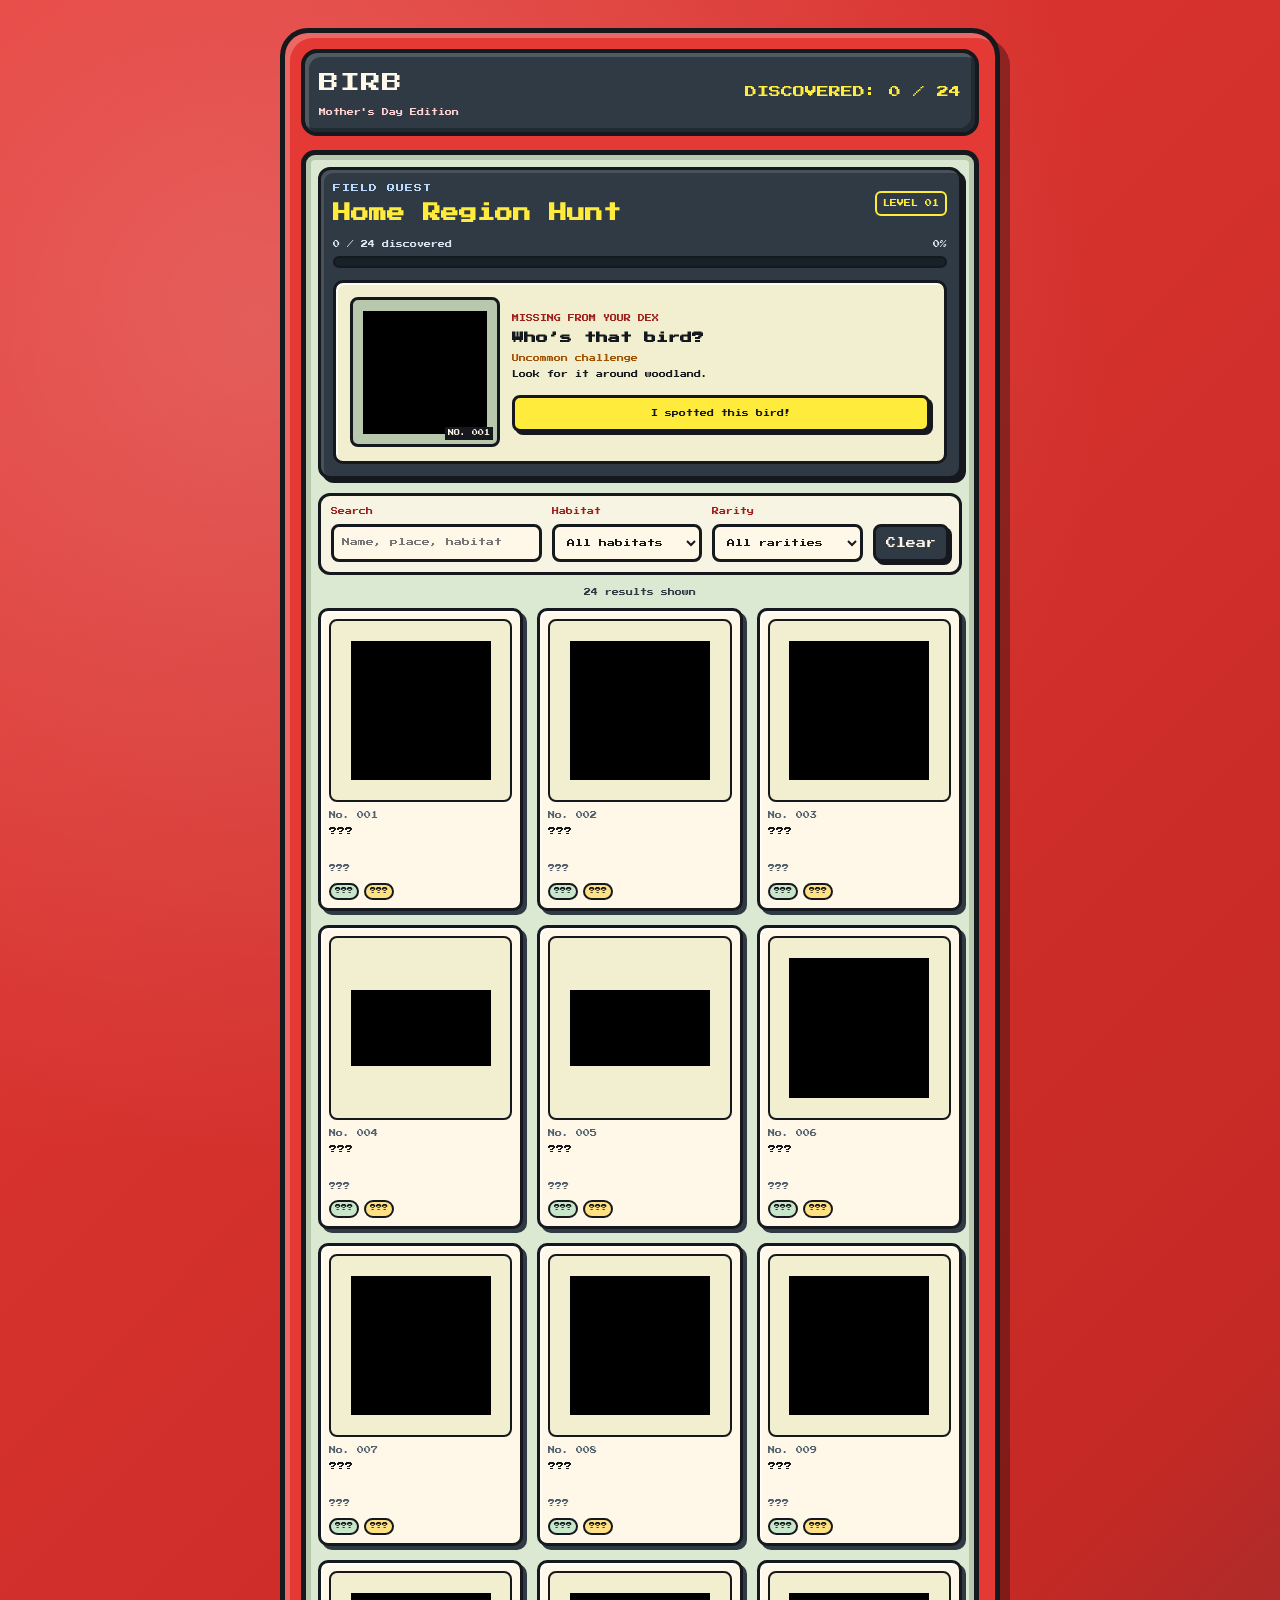
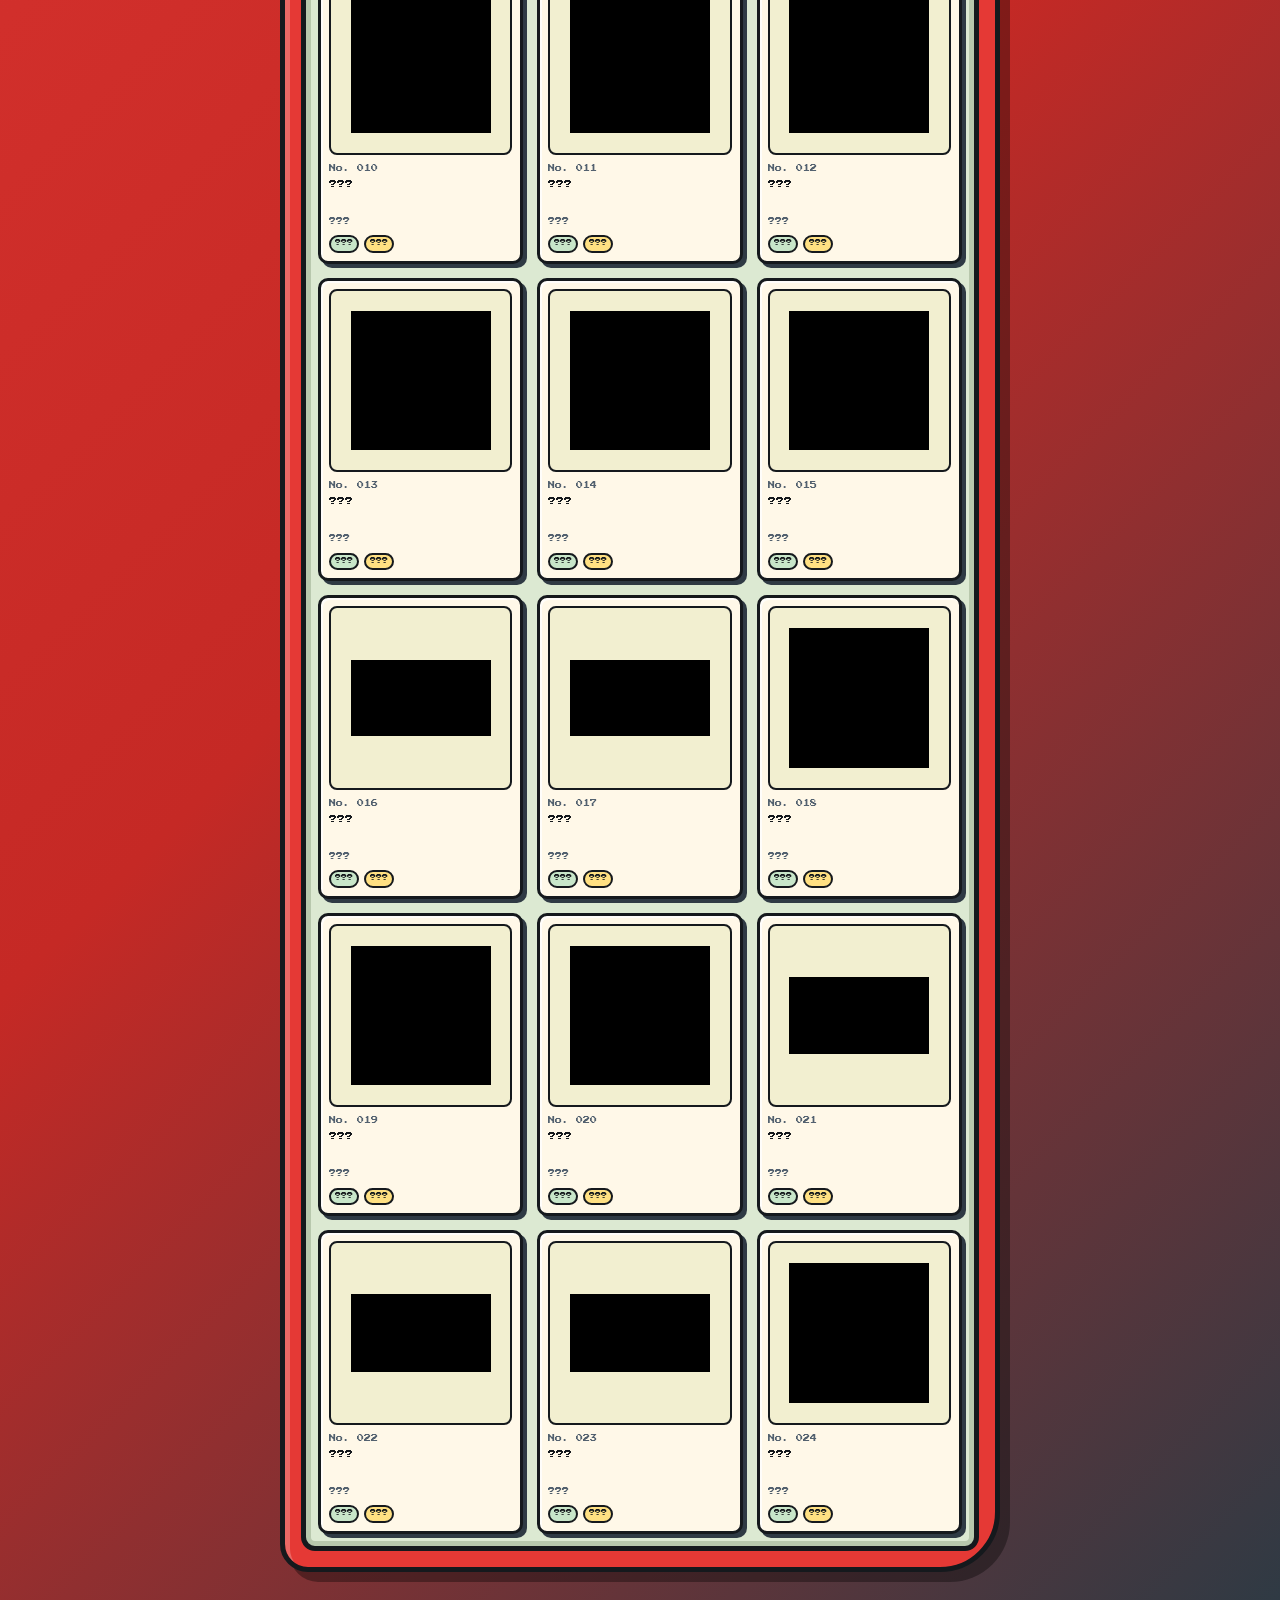
==== commit 192b6171: "Add regional mystery collection loop" ====
--- a/web/index.html
+++ b/web/index.html
@@ -27,6 +27,24 @@
         </header>
 
         <main class="screen" aria-label="Bird Pokédex">
+            <section class="quest-panel" aria-labelledby="quest-title">
+                <div class="quest-header">
+                    <div>
+                        <p class="eyebrow dark-eyebrow">FIELD QUEST</p>
+                        <h1 id="quest-title">Home Region Hunt</h1>
+                    </div>
+                    <p class="quest-level" id="quest-level">LEVEL 01</p>
+                </div>
+                <div class="quest-progress-copy">
+                    <span id="quest-progress-label">0 / 24 discovered</span>
+                    <span id="quest-progress-percent">0%</span>
+                </div>
+                <div class="progress-track" aria-hidden="true">
+                    <div id="quest-progress-bar" class="progress-bar"></div>
+                </div>
+                <div id="quest-content" class="quest-content"></div>
+            </section>
+
             <form class="dex-controls" role="search">
                 <label class="control-field" for="search-input">
                     <span>Search</span>
--- a/web/style.css
+++ b/web/style.css
@@ -101,6 +101,181 @@
     box-shadow: inset 0 0 0 5px #b8c8ad;
 }
 
+.quest-panel {
+    margin-bottom: 14px;
+    padding: 12px;
+    border: 3px solid var(--ink);
+    border-radius: 12px;
+    color: var(--off-white);
+    background: var(--slate);
+    box-shadow: inset 3px 3px 0 rgba(255, 255, 255, 0.12), 4px 4px 0 var(--ink);
+}
+
+.quest-header,
+.quest-progress-copy {
+    display: flex;
+    align-items: center;
+    justify-content: space-between;
+    gap: 10px;
+}
+
+.quest-header h1 {
+    margin: 6px 0 0;
+    color: #ffeb3b;
+    font-size: clamp(12px, 4vw, 18px);
+    line-height: 1.35;
+}
+
+.dark-eyebrow {
+    color: #b9d9ff;
+    font-size: 8px;
+}
+
+.quest-level {
+    margin: 0;
+    padding: 5px 6px;
+    border: 2px solid #ffeb3b;
+    border-radius: 6px;
+    color: #ffeb3b;
+    font-size: 7px;
+    white-space: nowrap;
+}
+
+.quest-progress-copy {
+    margin-top: 14px;
+    color: #d8e5f2;
+    font-size: 7px;
+}
+
+.progress-track {
+    height: 12px;
+    margin-top: 6px;
+    overflow: hidden;
+    border: 2px solid var(--ink);
+    border-radius: 999px;
+    background: #17212a;
+}
+
+.progress-bar {
+    width: 0;
+    height: 100%;
+    border-radius: inherit;
+    background: linear-gradient(90deg, #69d2a5, #ffeb3b, #ff8b5c);
+    transition: width 300ms ease;
+}
+
+.quest-content {
+    margin-top: 12px;
+}
+
+.mystery-card {
+    display: grid;
+    grid-template-columns: 116px 1fr;
+    gap: 12px;
+    align-items: center;
+    padding: 10px;
+    border: 3px solid var(--ink);
+    border-radius: 10px;
+    color: var(--ink);
+    background: #f2efd0;
+    box-shadow: inset 2px 2px 0 rgba(255, 255, 255, 0.8);
+}
+
+.mystery-art {
+    position: relative;
+    display: grid;
+    place-items: center;
+    aspect-ratio: 1;
+    overflow: hidden;
+    border: 3px solid var(--ink);
+    border-radius: 8px;
+    background: #b8c8ad;
+}
+
+.mystery-art img {
+    width: 86%;
+    height: 86%;
+    object-fit: contain;
+    filter: brightness(0);
+}
+
+.mystery-number {
+    position: absolute;
+    right: 4px;
+    bottom: 4px;
+    padding: 2px 3px;
+    color: var(--off-white);
+    background: var(--ink);
+    font-size: 6px;
+}
+
+.mystery-copy {
+    min-width: 0;
+}
+
+.quest-kicker {
+    margin: 0;
+    color: var(--dex-red-dark);
+    font-size: 7px;
+}
+
+.mystery-copy h2,
+.quest-complete h2 {
+    margin: 6px 0;
+    font-size: 12px;
+    line-height: 1.4;
+}
+
+.mystery-rarity,
+.mystery-clue,
+.quest-complete p:last-child {
+    margin: 5px 0;
+    font-size: 7px;
+    line-height: 1.6;
+}
+
+.mystery-rarity {
+    color: #a15100;
+}
+
+.spotted-button {
+    width: 100%;
+    margin-top: 10px;
+    padding: 10px 8px;
+    border: 3px solid var(--ink);
+    border-radius: 8px;
+    color: var(--ink);
+    background: #ffeb3b;
+    box-shadow: 3px 3px 0 var(--ink);
+    cursor: pointer;
+    font-size: 7px;
+}
+
+.spotted-button:hover,
+.spotted-button:focus-visible {
+    background: #69d2a5;
+    outline: 3px solid #ff8b5c;
+    outline-offset: 2px;
+}
+
+.spotted-button:active {
+    transform: translate(2px, 2px);
+    box-shadow: 1px 1px 0 var(--ink);
+}
+
+.quest-complete {
+    padding: 12px;
+    border: 3px solid var(--ink);
+    border-radius: 8px;
+    color: var(--ink);
+    background: #c8e6c9;
+    text-align: center;
+}
+
+.quest-complete h2 {
+    color: #216b42;
+}
+
 .dex-controls {
     display: grid;
     gap: 10px;
@@ -375,4 +550,9 @@
         grid-template-columns: 240px 1fr;
         align-items: start;
     }
-}
+
+    .mystery-card {
+        grid-template-columns: 150px 1fr;
+        padding: 14px;
+    }
+}
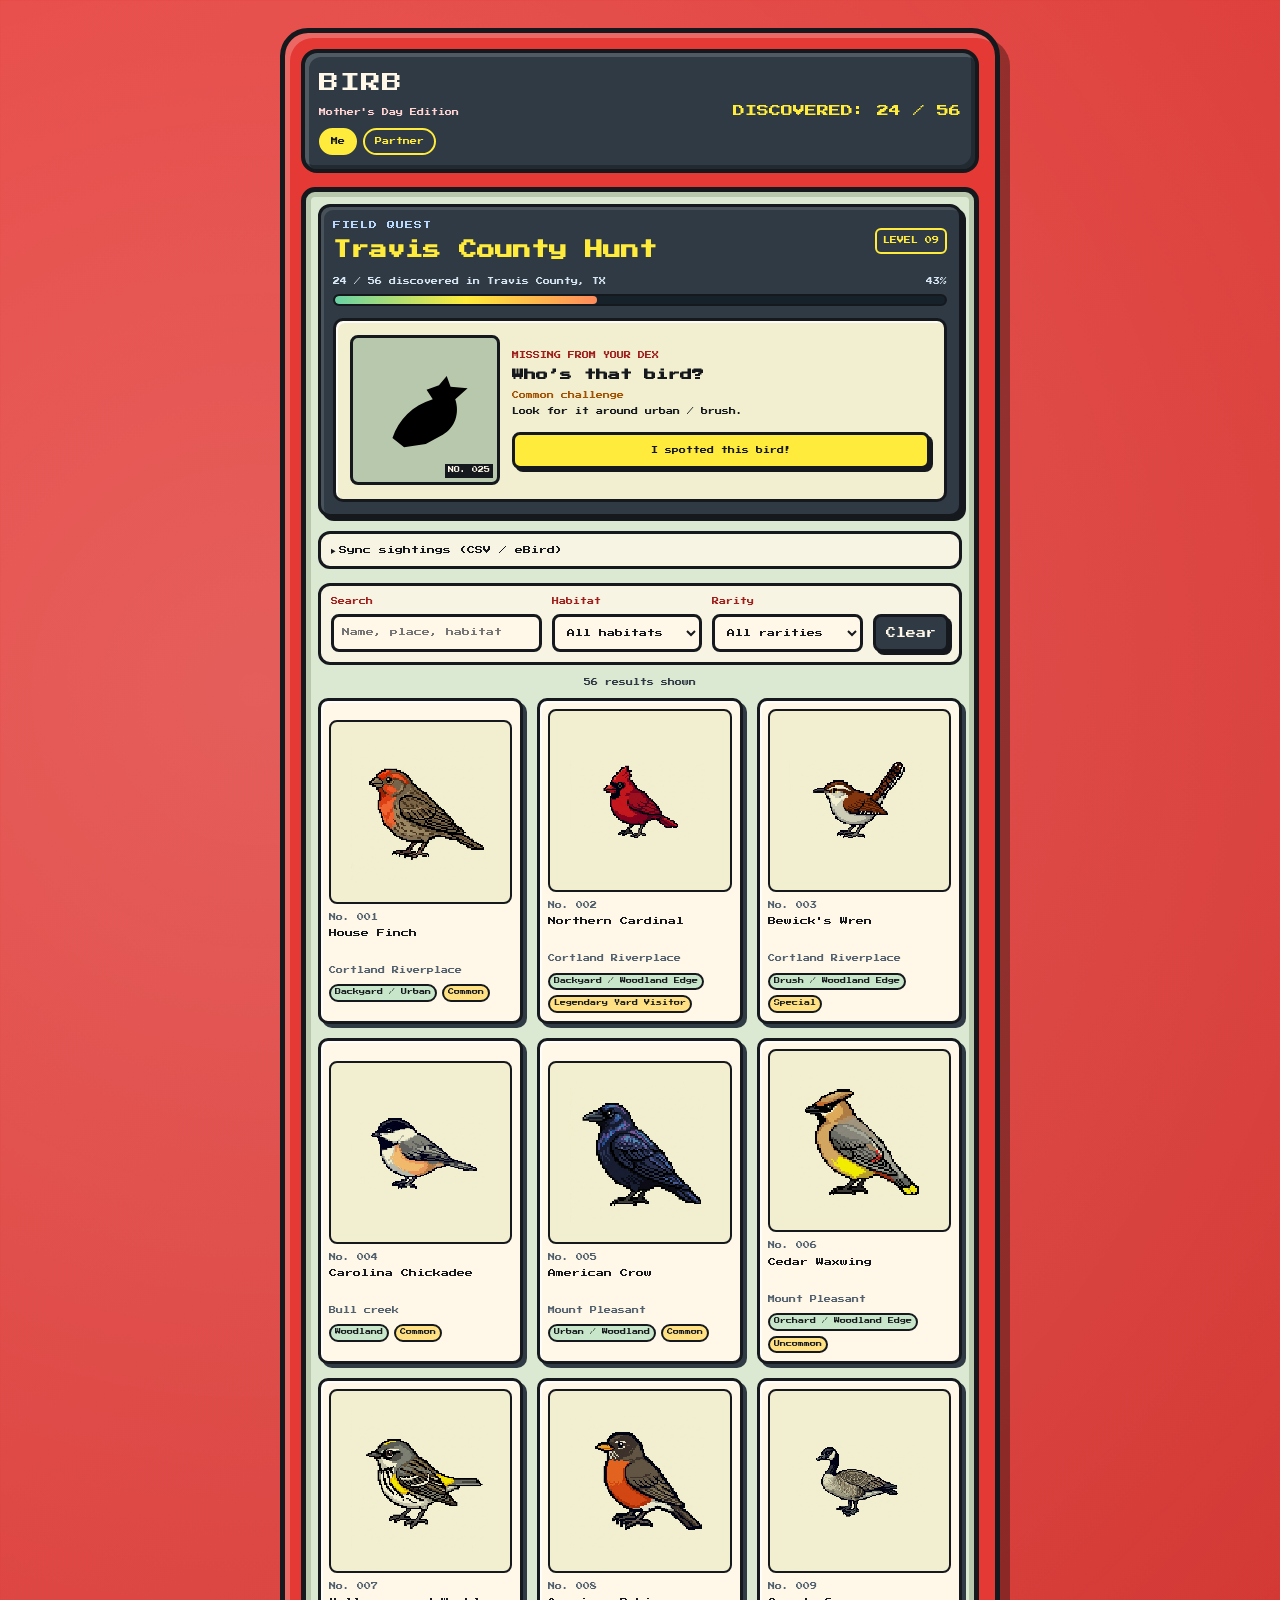
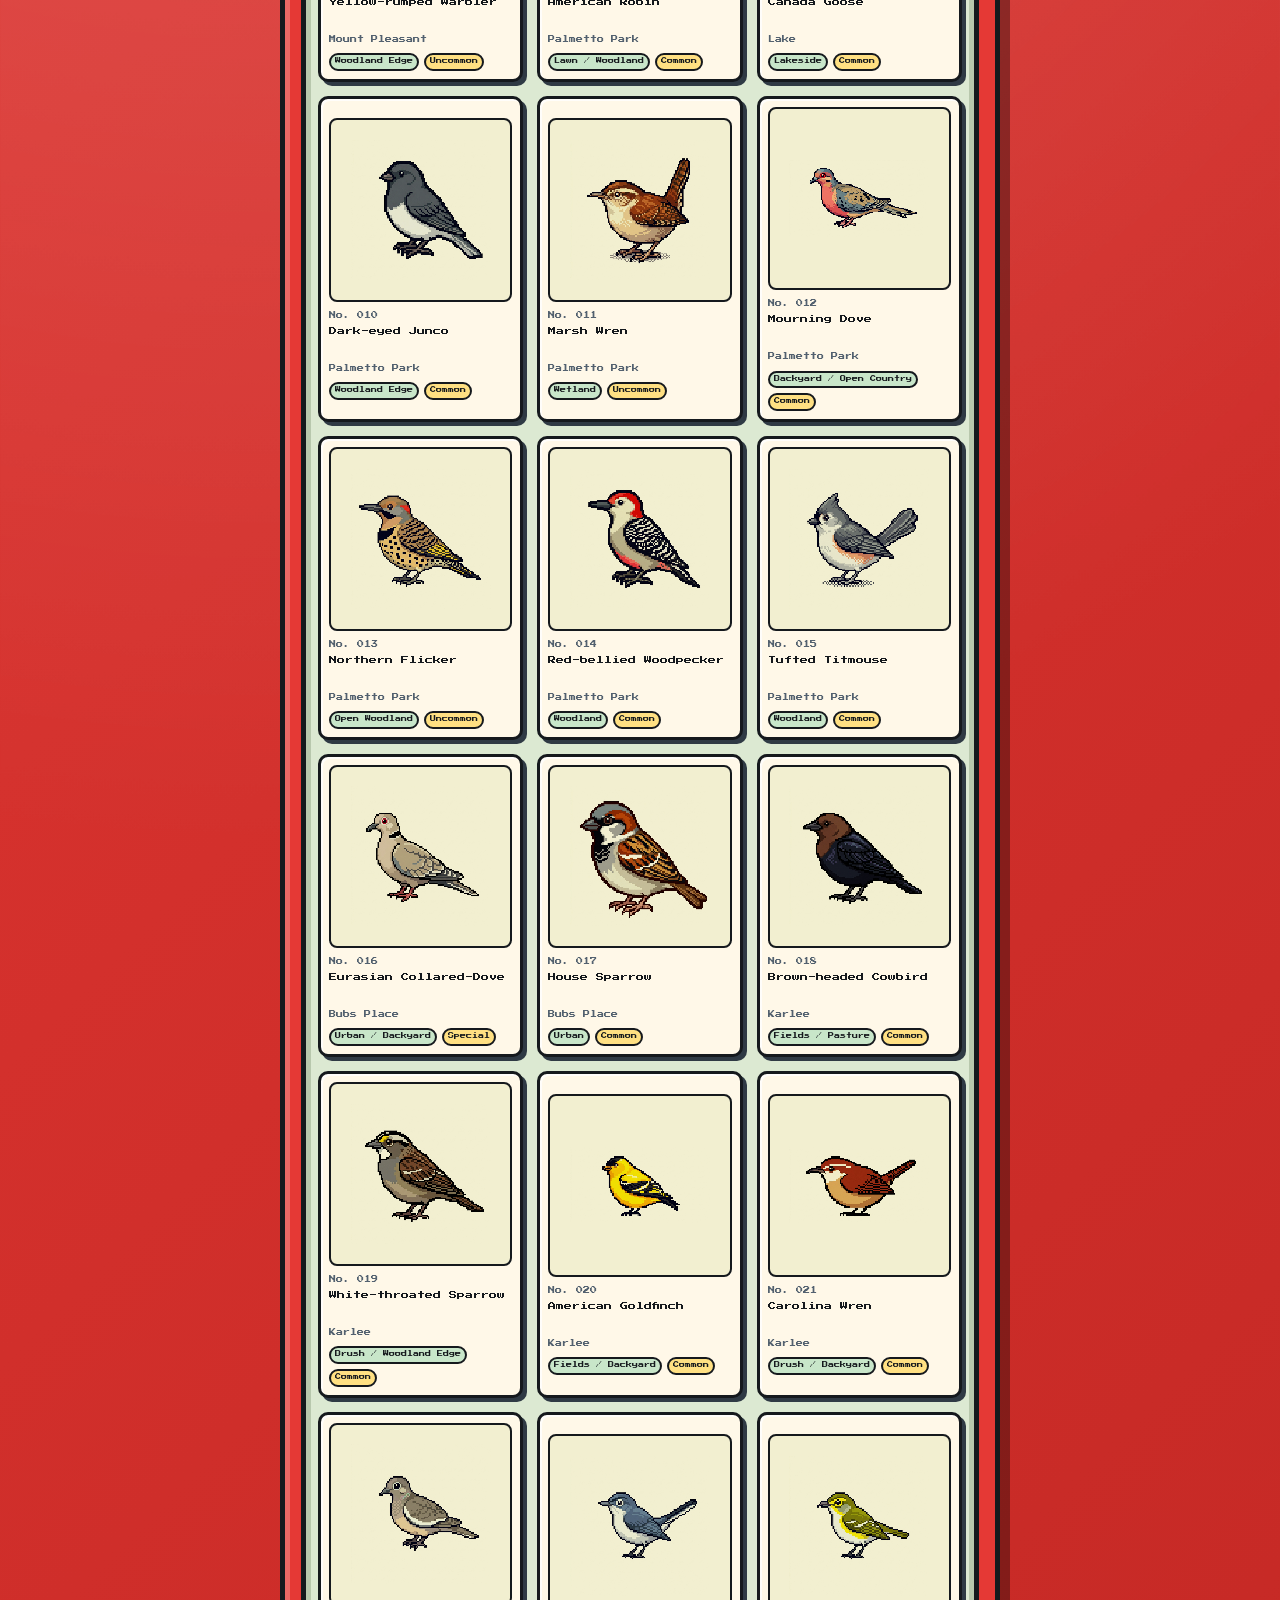
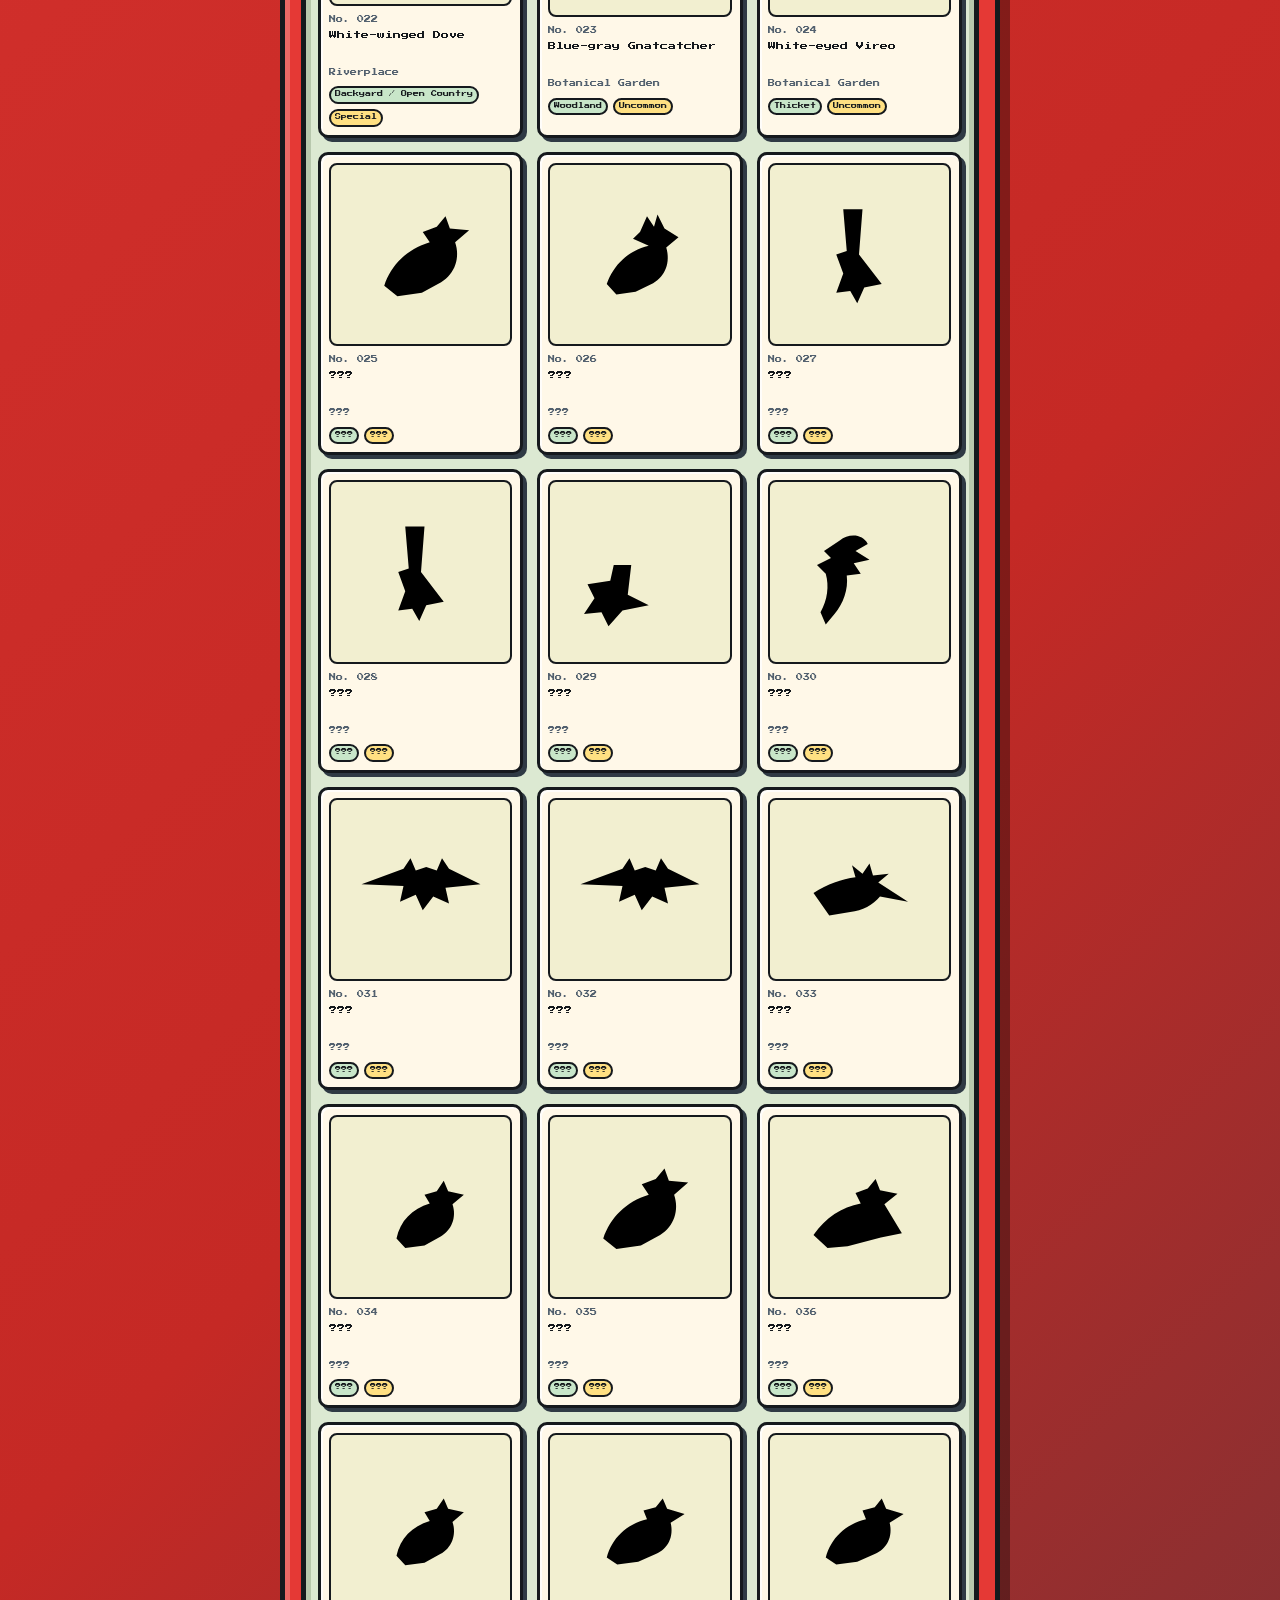
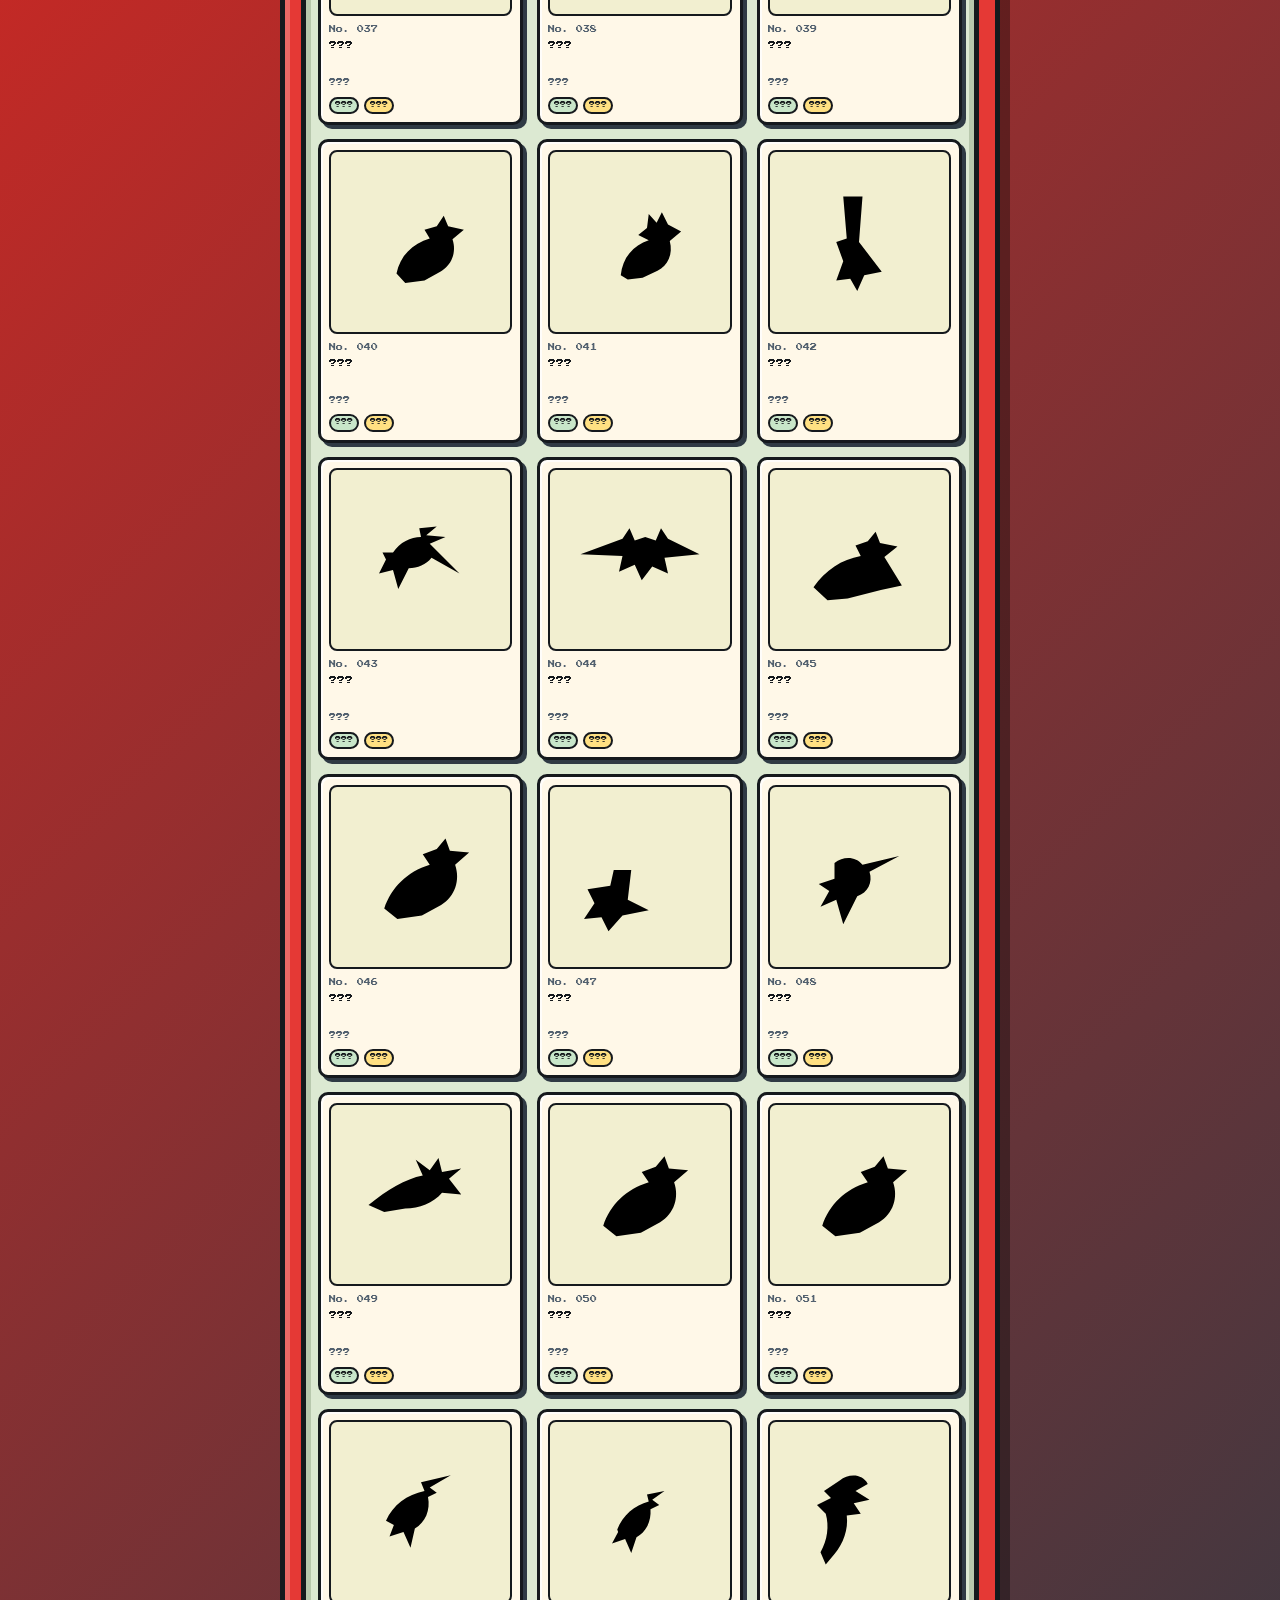
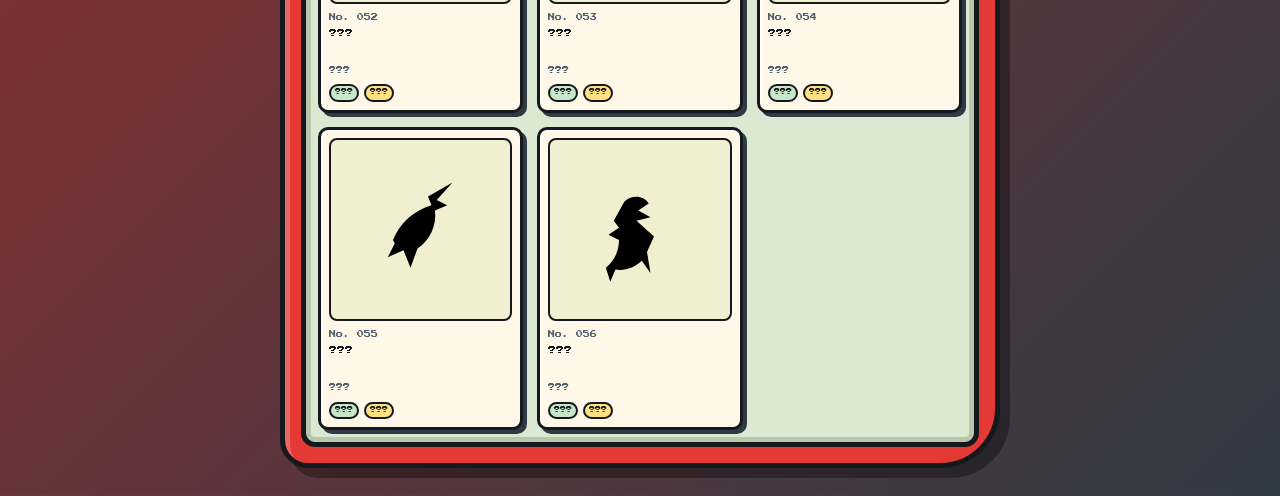
==== commit 4216a59e: "v1 PWA: stable species IDs, CSV import, BYO eBird sync, profiles, SW runtime image cache" ====
--- a/web/index.html
+++ b/web/index.html
@@ -22,6 +22,7 @@
             <div>
                 <p class="eyebrow">BIRB</p>
                 <p class="dedication">Mother's Day Edition</p>
+                <div id="profile-buttons" class="profile-row" role="group" aria-label="Profile"></div>
             </div>
             <p class="counter">DISCOVERED: <span id="caught-counter">0</span> / <span id="total-counter">24</span></p>
         </header>
@@ -31,7 +32,7 @@
                 <div class="quest-header">
                     <div>
                         <p class="eyebrow dark-eyebrow">FIELD QUEST</p>
-                        <h1 id="quest-title">Home Region Hunt</h1>
+                        <h1 id="quest-title">Travis County Hunt</h1>
                     </div>
                     <p class="quest-level" id="quest-level">LEVEL 01</p>
                 </div>
@@ -43,6 +44,35 @@
                     <div id="quest-progress-bar" class="progress-bar"></div>
                 </div>
                 <div id="quest-content" class="quest-content"></div>
+            </section>
+
+            <section class="sync-panel" aria-labelledby="sync-title">
+                <details>
+                    <summary id="sync-title">Sync sightings (CSV / eBird)</summary>
+                    <div class="sync-body">
+                        <div id="drop-zone" class="drop-zone" tabindex="0" role="button" aria-label="Drop eBird CSV here">
+                            <p><strong>Drop MyEBirdData.csv here</strong> or</p>
+                            <label class="file-label" for="csv-input">Choose CSV file</label>
+                            <input id="csv-input" type="file" accept=".csv,text/csv" hidden>
+                            <p class="sync-hint"><a href="https://ebird.org/downloadMyData" target="_blank" rel="noopener">Get it at ebird.org/downloadMyData</a></p>
+                        </div>
+                        <div class="api-row">
+                            <label class="control-field" for="ebird-key">
+                                <span>eBird API key (stored in this browser only)</span>
+                                <input id="ebird-key" type="password" autocomplete="off" placeholder="xxxxxx">
+                            </label>
+                            <label class="control-field" for="ebird-region">
+                                <span>Region (e.g. US-TX-453)</span>
+                                <input id="ebird-region" type="text" autocomplete="off" placeholder="US-TX-453">
+                            </label>
+                        </div>
+                        <div class="api-actions">
+                            <button id="save-key-button" class="clear-button" type="button">Save key</button>
+                            <button id="sync-button" class="spotted-button sync-button" type="button">Sync from eBird</button>
+                        </div>
+                        <p id="import-status" class="result-message" aria-live="polite"></p>
+                    </div>
+                </details>
             </section>
 
             <form class="dex-controls" role="search">
--- a/web/style.css
+++ b/web/style.css
@@ -532,7 +532,96 @@
     margin: 0;
 }
 
+.profile-row {
+    display: flex;
+    gap: 6px;
+    margin-top: 10px;
+}
+
+.profile-button {
+    padding: 6px 10px;
+    border: 2px solid #ffeb3b;
+    border-radius: 999px;
+    color: #ffeb3b;
+    background: transparent;
+    cursor: pointer;
+    font-size: 7px;
+}
+
+.profile-button.active {
+    color: var(--ink);
+    background: #ffeb3b;
+}
+
+.sync-panel {
+    margin-bottom: 14px;
+    padding: 10px;
+    border: 3px solid var(--ink);
+    border-radius: 12px;
+    background: rgba(255, 248, 232, 0.8);
+}
+
+.sync-panel summary {
+    cursor: pointer;
+    font-size: 8px;
+}
+
+.sync-body {
+    margin-top: 10px;
+    display: grid;
+    gap: 10px;
+}
+
+.drop-zone {
+    padding: 14px;
+    border: 3px dashed var(--slate);
+    border-radius: 10px;
+    background: var(--off-white);
+    text-align: center;
+}
+
+.drop-zone.dragging {
+    border-color: var(--dex-red);
+    background: #ffe9e8;
+}
+
+.file-label {
+    display: inline-block;
+    margin-top: 6px;
+    padding: 8px 12px;
+    border: 3px solid var(--ink);
+    border-radius: 8px;
+    background: #ffeb3b;
+    cursor: pointer;
+}
+
+.sync-hint {
+    font-size: 7px;
+}
+
+.api-row {
+    display: grid;
+    gap: 10px;
+}
+
+.api-actions {
+    display: flex;
+    gap: 10px;
+}
+
+.sync-button {
+    margin-top: 0;
+    flex: 1;
+}
+
+#import-status.error {
+    color: var(--dex-red-dark);
+}
+
 @media (min-width: 620px) {
+    .api-row {
+        grid-template-columns: 1.4fr 1fr;
+    }
     body {
         padding: 28px;
     }
